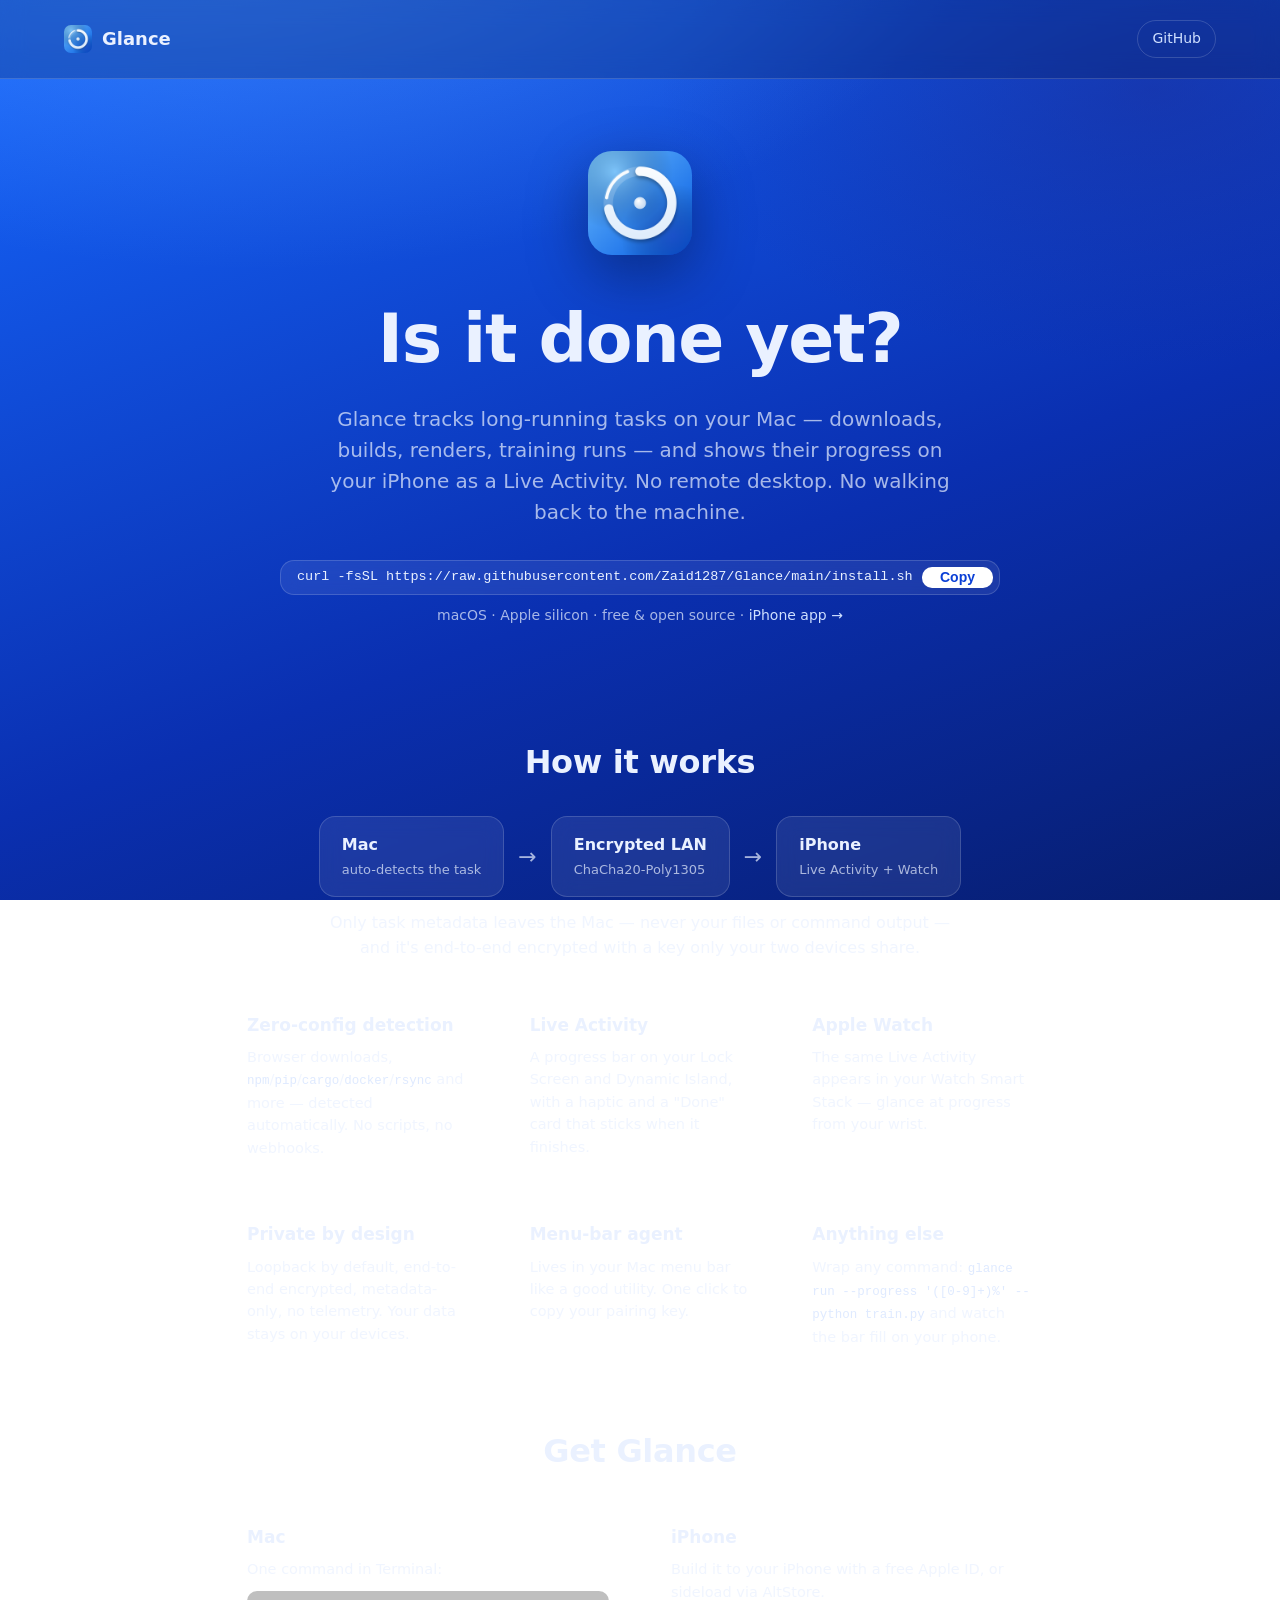
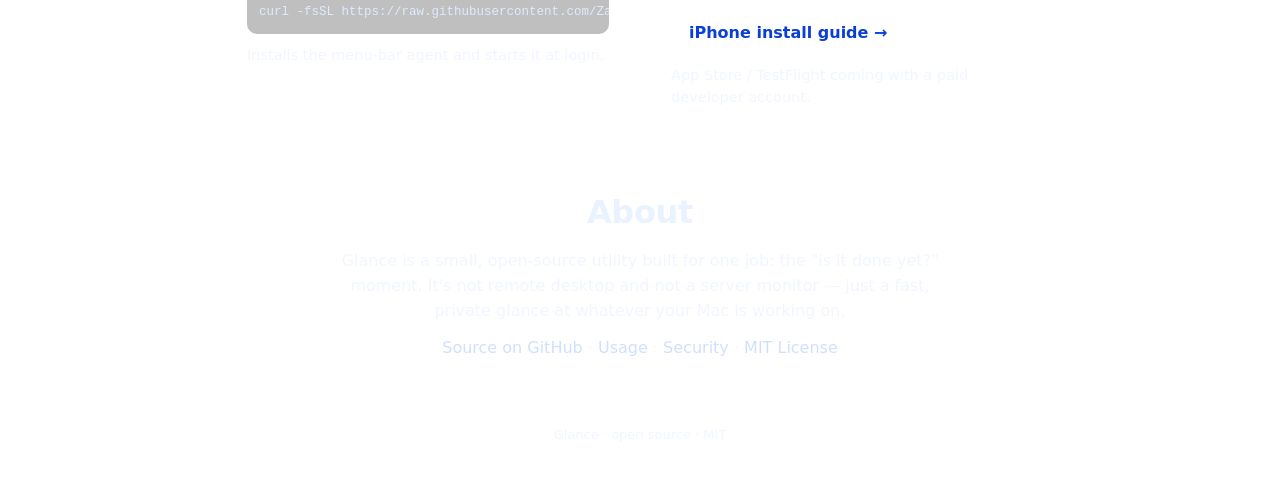
==== docs/index.html @ 3e61e0c2 "Add curl installer, website (GitHub Pages), and iOS distribution docs - install.sh: one-line Mac ins" ====
<!DOCTYPE html>
<html lang="en">
<head>
  <meta charset="UTF-8" />
  <meta name="viewport" content="width=device-width, initial-scale=1.0" />
  <title>Glance — is it done yet?</title>
  <meta name="description" content="Track long-running Mac tasks from your iPhone. Live Activities for downloads, builds, renders and training runs. Zero config, end-to-end encrypted." />
  <link rel="icon" href="icon.png" />
  <link rel="stylesheet" href="style.css" />
</head>
<body>
  <header class="nav">
    <div class="brand">
      <img src="icon.png" alt="Glance" class="brand-icon" />
      <span>Glance</span>
    </div>
    <a class="nav-gh" href="https://github.com/Zaid1287/Glance">GitHub</a>
  </header>

  <main>
    <section class="hero">
      <img src="icon.png" alt="Glance icon" class="hero-icon" />
      <h1>Is it done yet?</h1>
      <p class="tagline">
        Glance tracks long-running tasks on your Mac — downloads, builds, renders,
        training runs — and shows their progress on your iPhone as a Live Activity.
        No remote desktop. No walking back to the machine.
      </p>

      <div class="install">
        <code id="cmd">curl -fsSL https://raw.githubusercontent.com/Zaid1287/Glance/main/install.sh | sh</code>
        <button id="copy" onclick="copyCmd()">Copy</button>
      </div>
      <p class="install-note">
        macOS · Apple silicon · free &amp; open source ·
        <a href="#downloads">iPhone app →</a>
      </p>
    </section>

    <section class="how">
      <h2>How it works</h2>
      <div class="pipeline">
        <div class="step"><strong>Mac</strong><span>auto-detects the task</span></div>
        <div class="arrow">→</div>
        <div class="step"><strong>Encrypted LAN</strong><span>ChaCha20-Poly1305</span></div>
        <div class="arrow">→</div>
        <div class="step"><strong>iPhone</strong><span>Live Activity + Watch</span></div>
      </div>
      <p class="how-note">
        Only task metadata leaves the Mac — never your files or command output —
        and it's end-to-end encrypted with a key only your two devices share.
      </p>
    </section>

    <section class="features">
      <div class="card">
        <h3>Zero-config detection</h3>
        <p>Browser downloads, <code>npm</code>/<code>pip</code>/<code>cargo</code>/<code>docker</code>/<code>rsync</code> and more — detected automatically. No scripts, no webhooks.</p>
      </div>
      <div class="card">
        <h3>Live Activity</h3>
        <p>A progress bar on your Lock Screen and Dynamic Island, with a haptic and a "Done" card that sticks when it finishes.</p>
      </div>
      <div class="card">
        <h3>Apple Watch</h3>
        <p>The same Live Activity appears in your Watch Smart Stack — glance at progress from your wrist.</p>
      </div>
      <div class="card">
        <h3>Private by design</h3>
        <p>Loopback by default, end-to-end encrypted, metadata-only, no telemetry. Your data stays on your devices.</p>
      </div>
      <div class="card">
        <h3>Menu-bar agent</h3>
        <p>Lives in your Mac menu bar like a good utility. One click to copy your pairing key.</p>
      </div>
      <div class="card">
        <h3>Anything else</h3>
        <p>Wrap any command: <code>glance run --progress '([0-9]+)%' -- python train.py</code> and watch the bar fill on your phone.</p>
      </div>
    </section>

    <section class="downloads" id="downloads">
      <h2>Get Glance</h2>
      <div class="dl-grid">
        <div class="card dl">
          <h3>Mac</h3>
          <p>One command in Terminal:</p>
          <code class="dl-cmd">curl -fsSL https://raw.githubusercontent.com/Zaid1287/Glance/main/install.sh | sh</code>
          <p class="small">Installs the menu-bar agent and starts it at login.</p>
        </div>
        <div class="card dl">
          <h3>iPhone</h3>
          <p>Build it to your iPhone with a free Apple ID, or sideload via AltStore.</p>
          <a class="btn" href="https://github.com/Zaid1287/Glance/blob/main/DISTRIBUTION-iOS.md">iPhone install guide →</a>
          <p class="small">App Store / TestFlight coming with a paid developer account.</p>
        </div>
      </div>
    </section>

    <section class="about">
      <h2>About</h2>
      <p>
        Glance is a small, open-source utility built for one job: the "is it done
        yet?" moment. It's not remote desktop and not a server monitor — just a
        fast, private glance at whatever your Mac is working on.
      </p>
      <p>
        <a href="https://github.com/Zaid1287/Glance">Source on GitHub</a> ·
        <a href="https://github.com/Zaid1287/Glance/blob/main/USAGE.md">Usage</a> ·
        <a href="https://github.com/Zaid1287/Glance/blob/main/SECURITY.md">Security</a> ·
        <a href="https://github.com/Zaid1287/Glance/blob/main/LICENSE">MIT License</a>
      </p>
    </section>
  </main>

  <footer>
    <p>Glance · open source · MIT</p>
  </footer>

  <script>
    function copyCmd() {
      var text = document.getElementById('cmd').textContent;
      navigator.clipboard.writeText(text).then(function () {
        var b = document.getElementById('copy');
        b.textContent = 'Copied';
        setTimeout(function () { b.textContent = 'Copy'; }, 1500);
      });
    }
  </script>
</body>
</html>
---- docs/style.css ----
:root {
  --blue: #2e8bff;
  --blue-deep: #0a3fd6;
  --ink: #0b1020;
  --glass: rgba(255, 255, 255, 0.08);
  --glass-line: rgba(255, 255, 255, 0.16);
  --text: #eaf1ff;
  --muted: rgba(234, 241, 255, 0.7);
}

* { box-sizing: border-box; margin: 0; padding: 0; }

body {
  font-family: -apple-system, BlinkMacSystemFont, "SF Pro Text", Inter, system-ui, sans-serif;
  color: var(--text);
  background:
    radial-gradient(1200px 600px at 20% -10%, rgba(120, 180, 255, 0.35), transparent 60%),
    radial-gradient(900px 500px at 90% 10%, rgba(30, 40, 140, 0.45), transparent 55%),
    linear-gradient(160deg, #1668ff 0%, #0a2fb0 60%, #071d6e 100%);
  background-attachment: fixed;
  min-height: 100vh;
  line-height: 1.55;
  -webkit-font-smoothing: antialiased;
}

a { color: #cfe0ff; text-decoration: none; }
a:hover { text-decoration: underline; }
code { font-family: "SF Mono", ui-monospace, Menlo, monospace; }

.nav {
  display: flex; align-items: center; justify-content: space-between;
  padding: 20px max(24px, 5vw); position: sticky; top: 0; z-index: 10;
  backdrop-filter: blur(12px); background: rgba(7, 20, 70, 0.25);
  border-bottom: 1px solid var(--glass-line);
}
.brand { display: flex; align-items: center; gap: 10px; font-weight: 700; font-size: 18px; }
.brand-icon { width: 28px; height: 28px; border-radius: 7px; }
.nav-gh { font-size: 14px; padding: 7px 14px; border: 1px solid var(--glass-line); border-radius: 999px; }

main { max-width: 960px; margin: 0 auto; padding: 0 max(24px, 5vw); }

.hero { text-align: center; padding: 72px 0 56px; }
.hero-icon { width: 104px; height: 104px; border-radius: 24px; box-shadow: 0 20px 60px rgba(0,0,0,0.35); }
.hero h1 { font-size: clamp(40px, 7vw, 68px); letter-spacing: -0.02em; margin: 24px 0 12px; }
.tagline { color: var(--muted); font-size: clamp(16px, 2.4vw, 20px); max-width: 620px; margin: 0 auto; }

.install {
  display: flex; align-items: stretch; gap: 8px; max-width: 720px; margin: 32px auto 10px;
  background: var(--glass); border: 1px solid var(--glass-line); border-radius: 14px;
  padding: 6px 6px 6px 16px; backdrop-filter: blur(10px);
}
.install code { flex: 1; text-align: left; align-self: center; font-size: 13.5px; overflow-x: auto; white-space: nowrap; }
.install button {
  border: 0; border-radius: 10px; padding: 0 18px; font-weight: 600; cursor: pointer;
  background: #fff; color: var(--blue-deep); font-size: 14px;
}
.install button:hover { background: #eaf1ff; }
.install-note { color: var(--muted); font-size: 14px; }

section h2 { font-size: clamp(24px, 4vw, 32px); text-align: center; margin: 56px 0 8px; letter-spacing: -0.01em; }

.pipeline {
  display: flex; align-items: center; justify-content: center; flex-wrap: wrap; gap: 14px; margin: 28px 0 14px;
}
.step {
  display: flex; flex-direction: column; gap: 2px; padding: 16px 22px; border-radius: 16px;
  background: var(--glass); border: 1px solid var(--glass-line); backdrop-filter: blur(10px); min-width: 150px;
}
.step strong { font-size: 16px; }
.step span { color: var(--muted); font-size: 13px; }
.arrow { color: var(--muted); font-size: 22px; }
.how-note, .about p { color: var(--muted); text-align: center; max-width: 640px; margin: 8px auto 0; }

.features { display: grid; grid-template-columns: repeat(auto-fit, minmax(260px, 1fr)); gap: 16px; margin-top: 28px; }
.card {
  background: var(--glass); border: 1px solid var(--glass-line); border-radius: 18px;
  padding: 22px; backdrop-filter: blur(10px);
}
.card h3 { font-size: 17px; margin-bottom: 8px; }
.card p { color: var(--muted); font-size: 14.5px; }
.card code { color: #dfeaff; font-size: 12.5px; }

.dl-grid { display: grid; grid-template-columns: repeat(auto-fit, minmax(280px, 1fr)); gap: 16px; margin-top: 24px; }
.dl .dl-cmd { display: block; margin: 10px 0; padding: 12px; border-radius: 10px; background: rgba(0,0,0,0.25); font-size: 12.5px; overflow-x: auto; white-space: nowrap; }
.btn { display: inline-block; margin: 8px 0; padding: 10px 18px; border-radius: 999px; background: #fff; color: var(--blue-deep); font-weight: 600; }
.btn:hover { background: #eaf1ff; text-decoration: none; }
.small { font-size: 13px; color: var(--muted); }

.about { padding-bottom: 24px; }
.about p { margin-top: 12px; }

footer { text-align: center; color: var(--muted); padding: 40px 0 56px; font-size: 13px; }
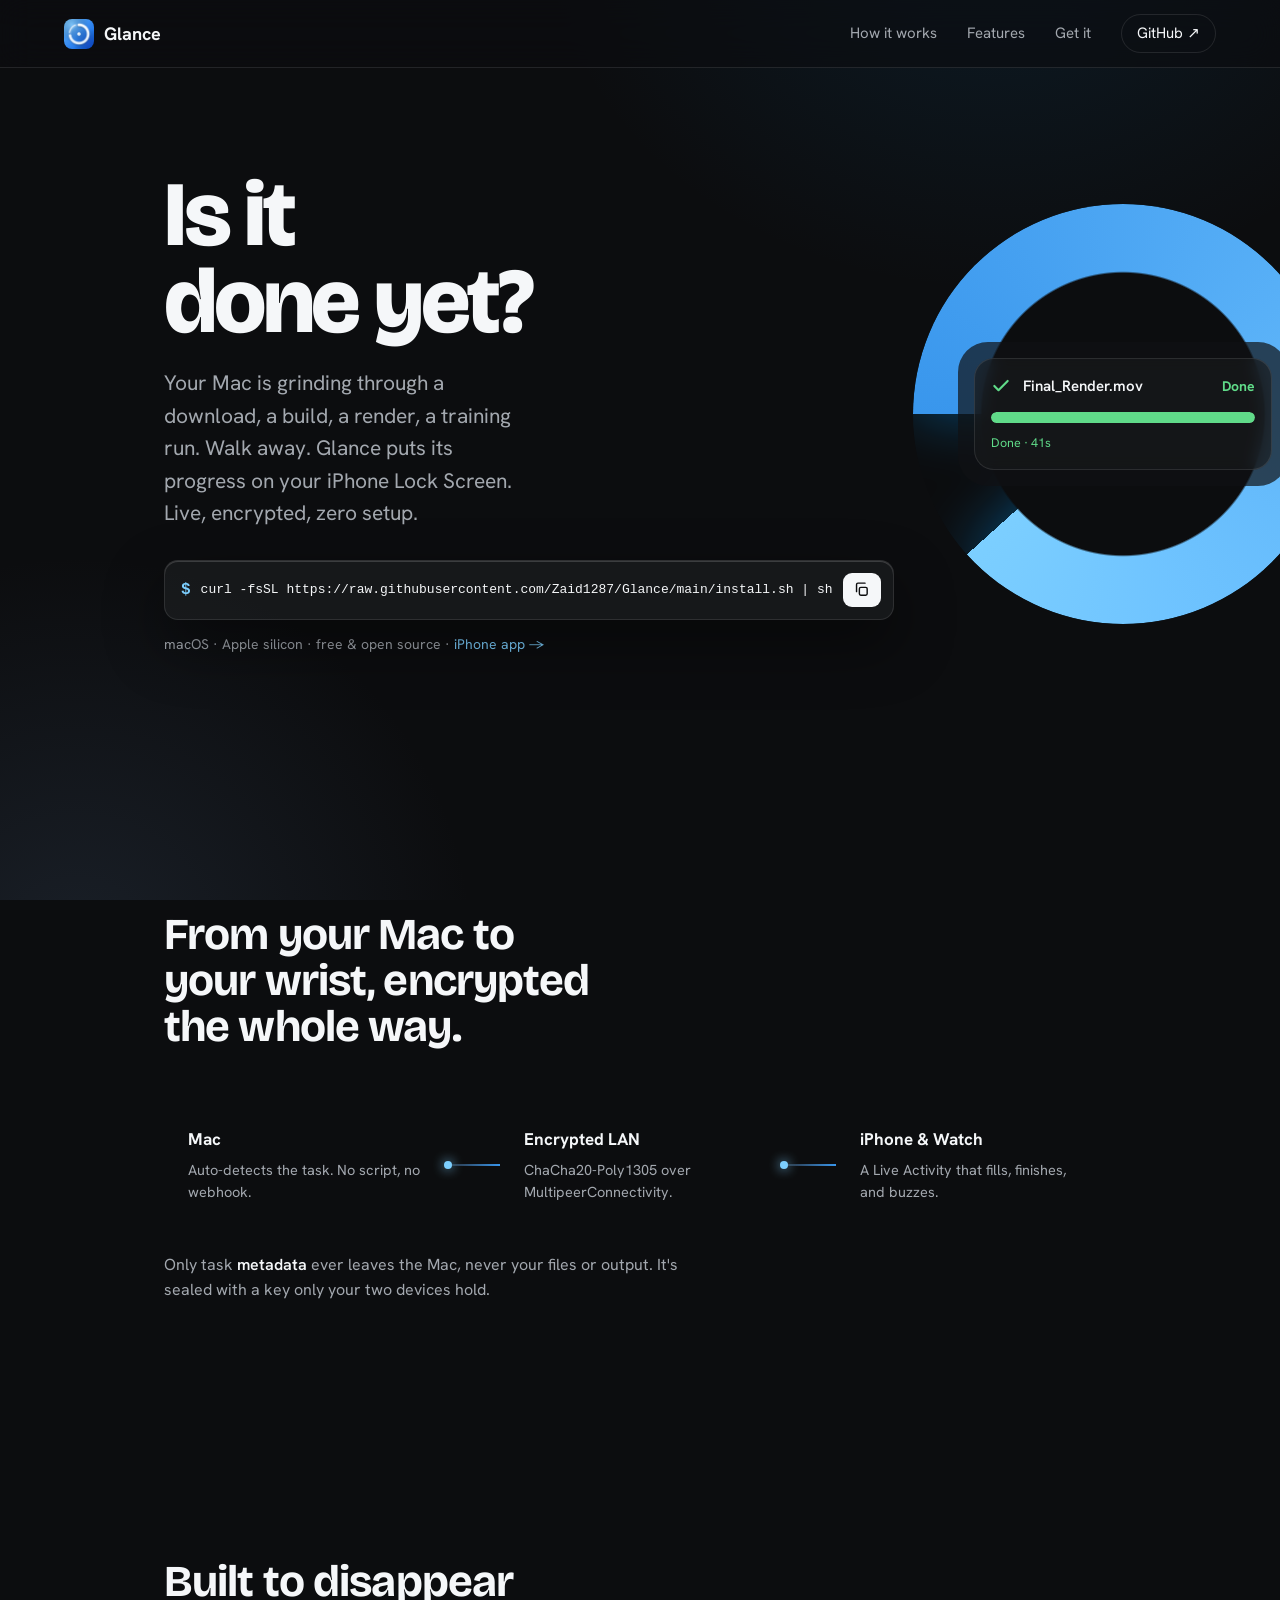
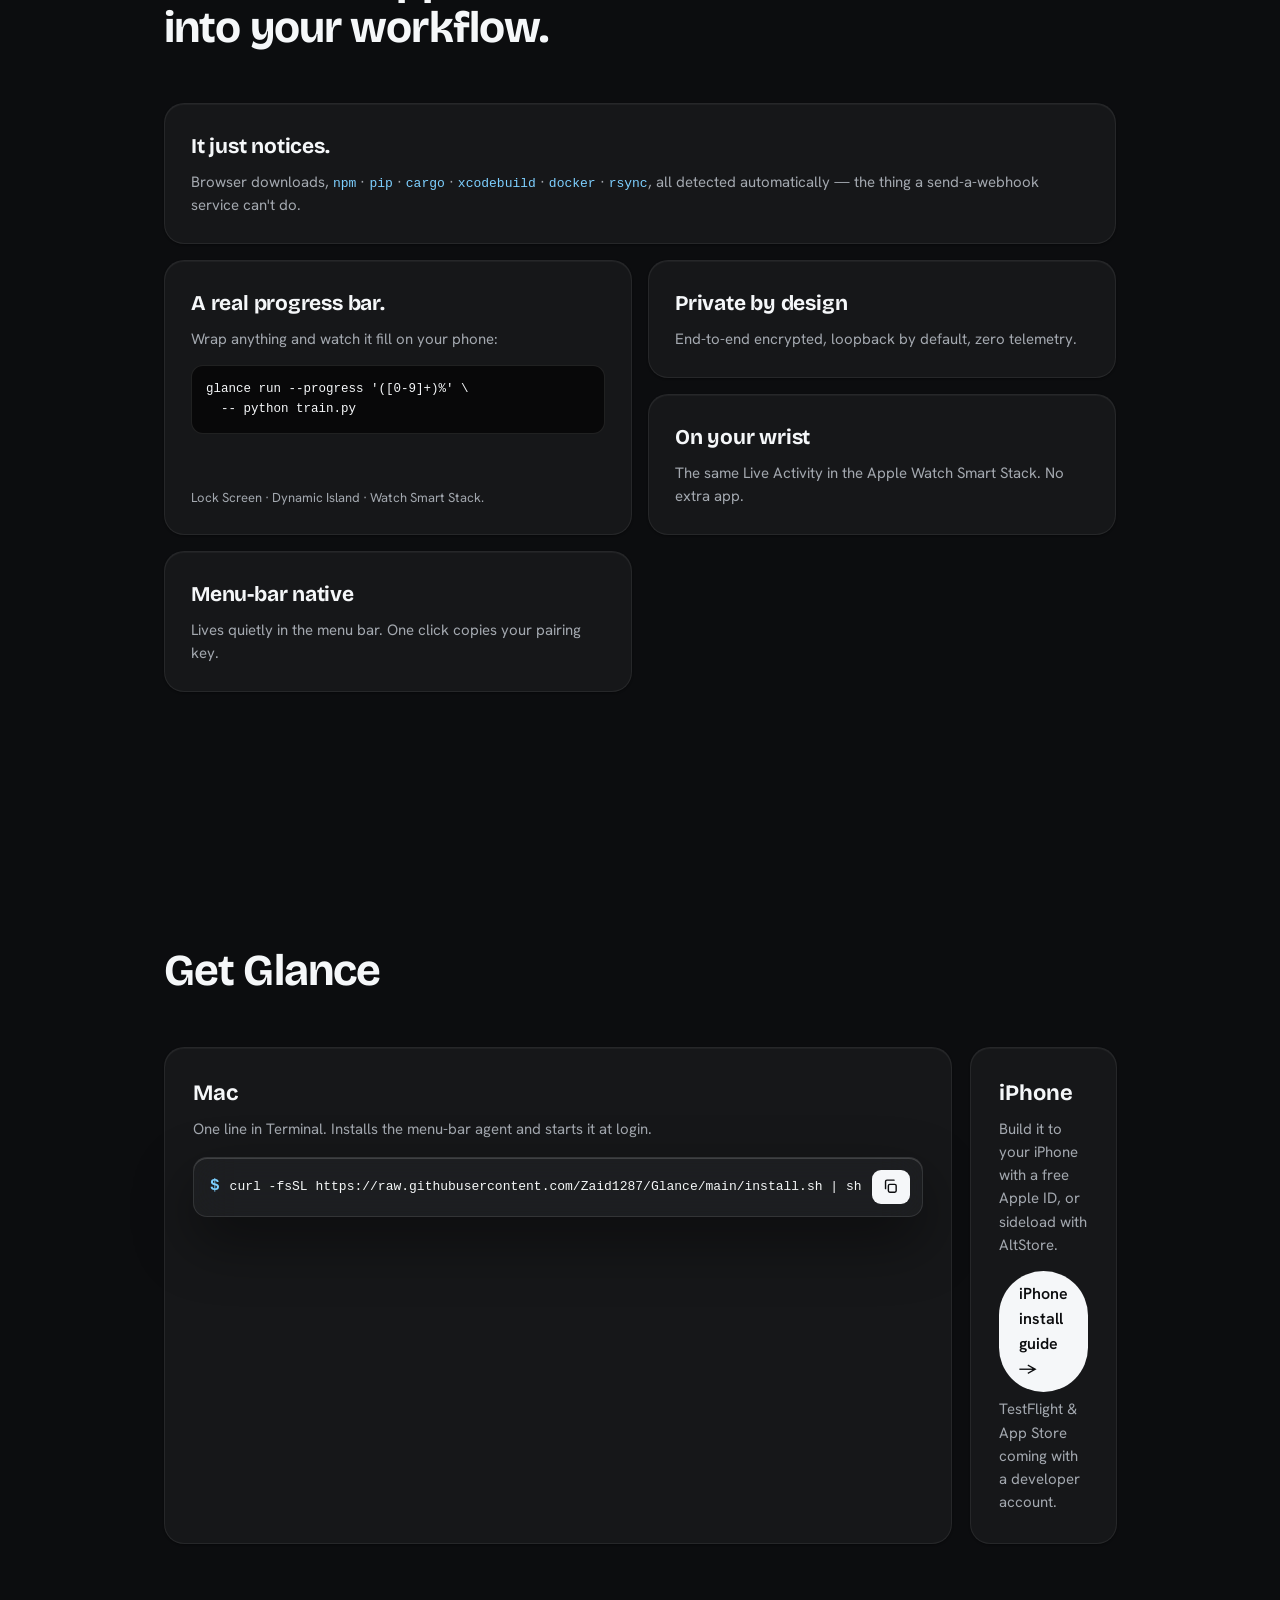
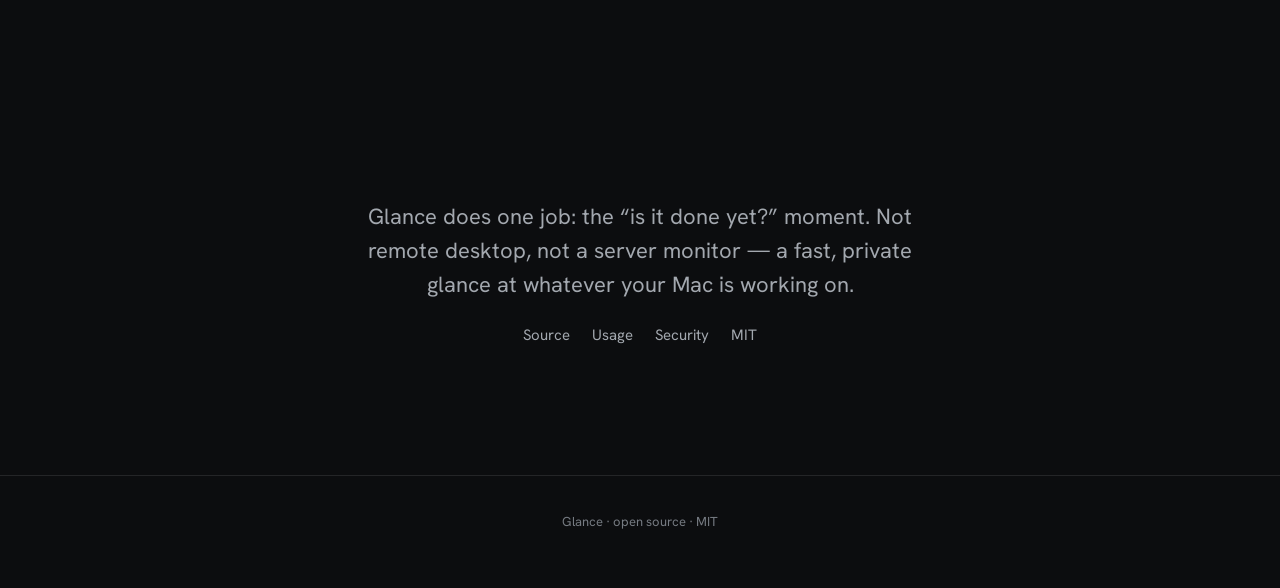
==== commit 268fccf5: "Redesign site: dark-grey liquid-glass, blue accent, motion pass Replace purple/blue aurora with a da" ====
--- a/docs/index.html
+++ b/docs/index.html
@@ -4,128 +4,170 @@
   <meta charset="UTF-8" />
   <meta name="viewport" content="width=device-width, initial-scale=1.0" />
   <title>Glance — is it done yet?</title>
-  <meta name="description" content="Track long-running Mac tasks from your iPhone. Live Activities for downloads, builds, renders and training runs. Zero config, end-to-end encrypted." />
+  <meta name="description" content="Track long-running Mac tasks from your iPhone. A Live Activity for every download, build, render and training run. Zero config, end-to-end encrypted." />
+  <meta property="og:title" content="Glance — is it done yet?" />
+  <meta property="og:description" content="Your Mac's long tasks, glanceable from your iPhone Lock Screen. Encrypted, zero-config, open source." />
+  <meta property="og:image" content="icon.png" />
+  <meta name="theme-color" content="#0a1f6e" />
   <link rel="icon" href="icon.png" />
+  <link rel="preconnect" href="https://fonts.googleapis.com" />
+  <link rel="preconnect" href="https://fonts.gstatic.com" crossorigin />
+  <link href="https://fonts.googleapis.com/css2?family=Bricolage+Grotesque:opsz,wght@12..96,500;12..96,700;12..96,800&family=Hanken+Grotesk:wght@400;500;600&display=swap" rel="stylesheet" />
   <link rel="stylesheet" href="style.css" />
+  <script src="motion.js" defer></script>
 </head>
 <body>
+  <div class="ambient" aria-hidden="true"></div>
+
   <header class="nav">
-    <div class="brand">
-      <img src="icon.png" alt="Glance" class="brand-icon" />
+    <a class="brand" href="#top">
+      <img src="icon.png" alt="" class="brand-icon" />
       <span>Glance</span>
-    </div>
-    <a class="nav-gh" href="https://github.com/Zaid1287/Glance">GitHub</a>
+    </a>
+    <nav class="nav-links">
+      <a href="#how">How it works</a>
+      <a href="#features">Features</a>
+      <a href="#get">Get it</a>
+      <a class="nav-gh" href="https://github.com/Zaid1287/Glance">GitHub ↗</a>
+    </nav>
   </header>
 
-  <main>
+  <main id="top">
+    <!-- HERO -->
     <section class="hero">
-      <img src="icon.png" alt="Glance icon" class="hero-icon" />
-      <h1>Is it done yet?</h1>
-      <p class="tagline">
-        Glance tracks long-running tasks on your Mac — downloads, builds, renders,
-        training runs — and shows their progress on your iPhone as a Live Activity.
-        No remote desktop. No walking back to the machine.
-      </p>
+      <div class="hero-copy">
+        <h1 class="rise" style="--d:.05s">Is it<br />done yet?</h1>
+        <p class="lede rise" style="--d:.14s">
+          Your Mac is grinding through a download, a build, a render, a training run.
+          Walk away. Glance puts its progress on your iPhone Lock Screen. Live,
+          encrypted, zero setup.
+        </p>
 
-      <div class="install">
-        <code id="cmd">curl -fsSL https://raw.githubusercontent.com/Zaid1287/Glance/main/install.sh | sh</code>
-        <button id="copy" onclick="copyCmd()">Copy</button>
+        <div class="cta rise" style="--d:.23s">
+          <div class="install" id="install">
+            <span class="prompt">$</span>
+            <code id="cmd">curl -fsSL https://raw.githubusercontent.com/Zaid1287/Glance/main/install.sh | sh</code>
+            <button id="copy" aria-label="Copy install command">
+              <svg class="i-copy" viewBox="0 0 24 24" width="17" height="17" fill="none" stroke="currentColor" stroke-width="2" stroke-linecap="round" stroke-linejoin="round"><rect x="9" y="9" width="11" height="11" rx="2"/><path d="M5 15V5a2 2 0 0 1 2-2h10"/></svg>
+              <svg class="i-check" viewBox="0 0 24 24" width="17" height="17" fill="none" stroke="currentColor" stroke-width="2.4" stroke-linecap="round" stroke-linejoin="round"><path d="M20 6 9 17l-5-5"/></svg>
+            </button>
+          </div>
+          <p class="cta-sub">macOS · Apple silicon · free &amp; open source · <a href="#get">iPhone app →</a></p>
+        </div>
       </div>
-      <p class="install-note">
-        macOS · Apple silicon · free &amp; open source ·
-        <a href="#downloads">iPhone app →</a>
-      </p>
-    </section>
 
-    <section class="how">
-      <h2>How it works</h2>
-      <div class="pipeline">
-        <div class="step"><strong>Mac</strong><span>auto-detects the task</span></div>
-        <div class="arrow">→</div>
-        <div class="step"><strong>Encrypted LAN</strong><span>ChaCha20-Poly1305</span></div>
-        <div class="arrow">→</div>
-        <div class="step"><strong>iPhone</strong><span>Live Activity + Watch</span></div>
-      </div>
-      <p class="how-note">
-        Only task metadata leaves the Mac — never your files or command output —
-        and it's end-to-end encrypted with a key only your two devices share.
-      </p>
-    </section>
-
-    <section class="features">
-      <div class="card">
-        <h3>Zero-config detection</h3>
-        <p>Browser downloads, <code>npm</code>/<code>pip</code>/<code>cargo</code>/<code>docker</code>/<code>rsync</code> and more — detected automatically. No scripts, no webhooks.</p>
-      </div>
-      <div class="card">
-        <h3>Live Activity</h3>
-        <p>A progress bar on your Lock Screen and Dynamic Island, with a haptic and a "Done" card that sticks when it finishes.</p>
-      </div>
-      <div class="card">
-        <h3>Apple Watch</h3>
-        <p>The same Live Activity appears in your Watch Smart Stack — glance at progress from your wrist.</p>
-      </div>
-      <div class="card">
-        <h3>Private by design</h3>
-        <p>Loopback by default, end-to-end encrypted, metadata-only, no telemetry. Your data stays on your devices.</p>
-      </div>
-      <div class="card">
-        <h3>Menu-bar agent</h3>
-        <p>Lives in your Mac menu bar like a good utility. One click to copy your pairing key.</p>
-      </div>
-      <div class="card">
-        <h3>Anything else</h3>
-        <p>Wrap any command: <code>glance run --progress '([0-9]+)%' -- python train.py</code> and watch the bar fill on your phone.</p>
-      </div>
-    </section>
-
-    <section class="downloads" id="downloads">
-      <h2>Get Glance</h2>
-      <div class="dl-grid">
-        <div class="card dl">
-          <h3>Mac</h3>
-          <p>One command in Terminal:</p>
-          <code class="dl-cmd">curl -fsSL https://raw.githubusercontent.com/Zaid1287/Glance/main/install.sh | sh</code>
-          <p class="small">Installs the menu-bar agent and starts it at login.</p>
-        </div>
-        <div class="card dl">
-          <h3>iPhone</h3>
-          <p>Build it to your iPhone with a free Apple ID, or sideload via AltStore.</p>
-          <a class="btn" href="https://github.com/Zaid1287/Glance/blob/main/DISTRIBUTION-iOS.md">iPhone install guide →</a>
-          <p class="small">App Store / TestFlight coming with a paid developer account.</p>
+      <!-- Animated product mock: the Live Activity, filling and finishing -->
+      <div class="hero-stage rise" style="--d:.18s">
+        <div class="ring" aria-hidden="true"></div>
+        <div class="phone" id="mock" role="img" aria-label="A Glance Live Activity on an iPhone, filling to 100% then showing Done">
+          <div class="la">
+            <div class="la-top">
+              <span class="la-icon">
+                <svg class="la-dl" viewBox="0 0 24 24" width="20" height="20" fill="none" stroke="currentColor" stroke-width="2.2" stroke-linecap="round" stroke-linejoin="round"><path d="M12 3v12"/><path d="m7 11 5 5 5-5"/><path d="M5 21h14"/></svg>
+                <svg class="la-done" viewBox="0 0 24 24" width="20" height="20" fill="none" stroke="currentColor" stroke-width="2.6" stroke-linecap="round" stroke-linejoin="round"><path d="M20 6 9 17l-5-5"/></svg>
+              </span>
+              <span class="la-name">Final_Render.mov</span>
+              <span class="la-status"><span class="pct"></span><span class="word">Done</span></span>
+            </div>
+            <div class="la-bar"><i class="la-fill"></i></div>
+            <div class="la-meta"><span class="meta-run">412 MB · 18 MB/s</span><span class="meta-done">Done · 41s</span></div>
+          </div>
         </div>
       </div>
     </section>
 
+    <!-- HOW IT WORKS -->
+    <section class="how" id="how">
+      <h2 class="reveal" data-i="0">From your Mac to your wrist, encrypted the whole way.</h2>
+      <div class="flow">
+        <div class="node reveal" data-i="1">
+          <div class="node-h">Mac</div>
+          <p>Auto-detects the task. No script, no webhook.</p>
+        </div>
+        <div class="wire reveal" data-i="2"><span class="pulse"></span></div>
+        <div class="node reveal" data-i="3">
+          <div class="node-h">Encrypted LAN</div>
+          <p>ChaCha20-Poly1305 over MultipeerConnectivity.</p>
+        </div>
+        <div class="wire reveal" data-i="4"><span class="pulse" style="animation-delay:.6s"></span></div>
+        <div class="node reveal" data-i="5">
+          <div class="node-h">iPhone &amp; Watch</div>
+          <p>A Live Activity that fills, finishes, and buzzes.</p>
+        </div>
+      </div>
+      <p class="how-foot reveal" data-i="6">Only task <em>metadata</em> ever leaves the Mac, never your files or output. It's sealed with a key only your two devices hold.</p>
+    </section>
+
+    <!-- FEATURES (bento, varied sizes) -->
+    <section class="features" id="features">
+      <h2 class="reveal" data-i="0">Built to disappear into your workflow.</h2>
+      <div class="bento">
+        <article class="tile tile-wide reveal" data-i="1">
+          <h3>It just notices.</h3>
+          <p>Browser downloads, <code>npm</code> · <code>pip</code> · <code>cargo</code> · <code>xcodebuild</code> · <code>docker</code> · <code>rsync</code>, all detected automatically — the thing a send-a-webhook service can't do.</p>
+        </article>
+        <article class="tile tile-tall reveal" data-i="2">
+          <h3>A real progress bar.</h3>
+          <p>Wrap anything and watch it fill on your phone:</p>
+          <code class="snippet">glance run --progress '([0-9]+)%' \
+  -- python train.py</code>
+          <p class="tile-foot">Lock Screen · Dynamic Island · Watch Smart Stack.</p>
+        </article>
+        <article class="tile reveal" data-i="3">
+          <h3>Private by design</h3>
+          <p>End-to-end encrypted, loopback by default, zero telemetry.</p>
+        </article>
+        <article class="tile reveal" data-i="4">
+          <h3>On your wrist</h3>
+          <p>The same Live Activity in the Apple Watch Smart Stack. No extra app.</p>
+        </article>
+        <article class="tile reveal" data-i="5">
+          <h3>Menu-bar native</h3>
+          <p>Lives quietly in the menu bar. One click copies your pairing key.</p>
+        </article>
+      </div>
+    </section>
+
+    <!-- GET IT -->
+    <section class="get" id="get">
+      <h2 class="reveal" data-i="0">Get Glance</h2>
+      <div class="get-grid">
+        <div class="get-mac reveal" data-i="1">
+          <h3>Mac</h3>
+          <p>One line in Terminal. Installs the menu-bar agent and starts it at login.</p>
+          <div class="install install-lg">
+            <span class="prompt">$</span>
+            <code id="cmd2">curl -fsSL https://raw.githubusercontent.com/Zaid1287/Glance/main/install.sh | sh</code>
+            <button id="copy2" aria-label="Copy install command">
+              <svg class="i-copy" viewBox="0 0 24 24" width="17" height="17" fill="none" stroke="currentColor" stroke-width="2" stroke-linecap="round" stroke-linejoin="round"><rect x="9" y="9" width="11" height="11" rx="2"/><path d="M5 15V5a2 2 0 0 1 2-2h10"/></svg>
+              <svg class="i-check" viewBox="0 0 24 24" width="17" height="17" fill="none" stroke="currentColor" stroke-width="2.4" stroke-linecap="round" stroke-linejoin="round"><path d="M20 6 9 17l-5-5"/></svg>
+            </button>
+          </div>
+        </div>
+        <div class="get-ios reveal" data-i="2">
+          <h3>iPhone</h3>
+          <p>Build it to your iPhone with a free Apple ID, or sideload with AltStore.</p>
+          <a class="btn" href="https://github.com/Zaid1287/Glance/blob/main/DISTRIBUTION-iOS.md">iPhone install guide →</a>
+          <p class="small">TestFlight &amp; App Store coming with a developer account.</p>
+        </div>
+      </div>
+    </section>
+
+    <!-- ABOUT -->
     <section class="about">
-      <h2>About</h2>
-      <p>
-        Glance is a small, open-source utility built for one job: the "is it done
-        yet?" moment. It's not remote desktop and not a server monitor — just a
-        fast, private glance at whatever your Mac is working on.
+      <p class="reveal" data-i="0">
+        Glance does one job: the “is it done yet?” moment. Not remote desktop, not a
+        server monitor — a fast, private glance at whatever your Mac is working on.
       </p>
-      <p>
-        <a href="https://github.com/Zaid1287/Glance">Source on GitHub</a> ·
-        <a href="https://github.com/Zaid1287/Glance/blob/main/USAGE.md">Usage</a> ·
-        <a href="https://github.com/Zaid1287/Glance/blob/main/SECURITY.md">Security</a> ·
-        <a href="https://github.com/Zaid1287/Glance/blob/main/LICENSE">MIT License</a>
+      <p class="links reveal" data-i="1">
+        <a href="https://github.com/Zaid1287/Glance">Source</a>
+        <a href="https://github.com/Zaid1287/Glance/blob/main/USAGE.md">Usage</a>
+        <a href="https://github.com/Zaid1287/Glance/blob/main/SECURITY.md">Security</a>
+        <a href="https://github.com/Zaid1287/Glance/blob/main/LICENSE">MIT</a>
       </p>
     </section>
   </main>
 
-  <footer>
-    <p>Glance · open source · MIT</p>
-  </footer>
-
-  <script>
-    function copyCmd() {
-      var text = document.getElementById('cmd').textContent;
-      navigator.clipboard.writeText(text).then(function () {
-        var b = document.getElementById('copy');
-        b.textContent = 'Copied';
-        setTimeout(function () { b.textContent = 'Copy'; }, 1500);
-      });
-    }
-  </script>
+  <footer><p>Glance · open source · MIT</p></footer>
 </body>
 </html>
--- a/docs/style.css
+++ b/docs/style.css
@@ -1,92 +1,249 @@
+@property --p { syntax: "<angle>"; inherits: false; initial-value: 0deg; }
+@property --fill { syntax: "<percentage>"; inherits: false; initial-value: 0%; }
+@property --n { syntax: "<integer>"; inherits: false; initial-value: 0; }
+
 :root {
-  --blue: #2e8bff;
-  --blue-deep: #0a3fd6;
-  --ink: #0b1020;
-  --glass: rgba(255, 255, 255, 0.08);
-  --glass-line: rgba(255, 255, 255, 0.16);
-  --text: #eaf1ff;
-  --muted: rgba(234, 241, 255, 0.7);
+  --bg:       oklch(0.16 0.004 256);
+  --bg-2:     oklch(0.13 0.004 256);
+  --ink:      oklch(0.975 0.004 256);
+  --muted:    oklch(0.73 0.012 256);
+  --faint:    oklch(0.58 0.012 256);
+  --blue:     oklch(0.66 0.155 250);
+  --blue-hi:  oklch(0.82 0.11 238);
+  --green:    oklch(0.80 0.16 152);
+  /* liquid glass */
+  --glass:    oklch(0.28 0.008 256 / 0.42);
+  --glass-2:  oklch(0.32 0.009 256 / 0.55);
+  --glass-bd: color-mix(in oklch, white 10%, transparent);
+  --glass-hi: color-mix(in oklch, white 16%, transparent);
+  /* solid raised surface — for non-product elements (no blur) */
+  --surface:    oklch(0.205 0.005 256);
+  --surface-bd: color-mix(in oklch, white 7%, transparent);
+  --ease:     cubic-bezier(0.16, 1, 0.3, 1);
+  --maxw: 1080px;
 }
 
 * { box-sizing: border-box; margin: 0; padding: 0; }
+html { scroll-behavior: smooth; }
 
 body {
-  font-family: -apple-system, BlinkMacSystemFont, "SF Pro Text", Inter, system-ui, sans-serif;
-  color: var(--text);
+  font-family: "Hanken Grotesk", -apple-system, system-ui, sans-serif;
+  color: var(--ink); background: var(--bg);
+  min-height: 100vh; line-height: 1.55; -webkit-font-smoothing: antialiased; overflow-x: hidden;
+}
+
+/* dark-grey base + a static, restrained blue glow (no purple, no drifting blob) */
+.ambient {
+  position: fixed; inset: 0; z-index: -1; pointer-events: none;
   background:
-    radial-gradient(1200px 600px at 20% -10%, rgba(120, 180, 255, 0.35), transparent 60%),
-    radial-gradient(900px 500px at 90% 10%, rgba(30, 40, 140, 0.45), transparent 55%),
-    linear-gradient(160deg, #1668ff 0%, #0a2fb0 60%, #071d6e 100%);
-  background-attachment: fixed;
-  min-height: 100vh;
-  line-height: 1.55;
-  -webkit-font-smoothing: antialiased;
-}
-
-a { color: #cfe0ff; text-decoration: none; }
-a:hover { text-decoration: underline; }
-code { font-family: "SF Mono", ui-monospace, Menlo, monospace; }
-
+    radial-gradient(58vmax 48vmax at 78% -10%, oklch(0.5 0.12 245 / 0.16), transparent 62%),
+    radial-gradient(50vmax 50vmax at 6% 106%, oklch(0.44 0.05 256 / 0.26), transparent 62%),
+    var(--bg);
+}
+
+a { color: var(--blue-hi); text-decoration: none; }
+a:hover { color: var(--ink); }
+code, .prompt { font-family: ui-monospace, "SF Mono", Menlo, monospace; }
+
+/* liquid glass — reserved for the product surfaces (install pill, phone mock).
+   Earns the "real Mac/iOS surface" metaphor instead of coating everything. */
+.glass, .install {
+  background: var(--glass);
+  -webkit-backdrop-filter: blur(22px) saturate(150%);
+          backdrop-filter: blur(22px) saturate(150%);
+  border: 1px solid var(--glass-bd);
+  box-shadow: inset 0 1px 0 var(--glass-hi), 0 24px 60px oklch(0 0 0 / 0.45);
+}
+
+/* everything else: solid raised surface, no blur */
+.tile, .get-mac, .get-ios {
+  background: var(--surface);
+  border: 1px solid var(--surface-bd);
+  box-shadow: inset 0 1px 0 oklch(1 0 0 / 0.04), 0 1px 2px oklch(0 0 0 / 0.35);
+}
+
+/* ---------- nav ---------- */
 .nav {
+  position: sticky; top: 0; z-index: 50;
   display: flex; align-items: center; justify-content: space-between;
-  padding: 20px max(24px, 5vw); position: sticky; top: 0; z-index: 10;
-  backdrop-filter: blur(12px); background: rgba(7, 20, 70, 0.25);
-  border-bottom: 1px solid var(--glass-line);
-}
-.brand { display: flex; align-items: center; gap: 10px; font-weight: 700; font-size: 18px; }
-.brand-icon { width: 28px; height: 28px; border-radius: 7px; }
-.nav-gh { font-size: 14px; padding: 7px 14px; border: 1px solid var(--glass-line); border-radius: 999px; }
-
-main { max-width: 960px; margin: 0 auto; padding: 0 max(24px, 5vw); }
-
-.hero { text-align: center; padding: 72px 0 56px; }
-.hero-icon { width: 104px; height: 104px; border-radius: 24px; box-shadow: 0 20px 60px rgba(0,0,0,0.35); }
-.hero h1 { font-size: clamp(40px, 7vw, 68px); letter-spacing: -0.02em; margin: 24px 0 12px; }
-.tagline { color: var(--muted); font-size: clamp(16px, 2.4vw, 20px); max-width: 620px; margin: 0 auto; }
+  padding: 14px max(20px, 5vw);
+  background: oklch(0.16 0.004 256 / 0.6);
+  -webkit-backdrop-filter: blur(16px); backdrop-filter: blur(16px);
+  border-bottom: 1px solid var(--glass-bd);
+}
+.brand { display: flex; align-items: center; gap: 10px; font-weight: 700; font-size: 18px; color: var(--ink); }
+.brand-icon { width: 30px; height: 30px; border-radius: 8px; }
+.nav-links { display: flex; align-items: center; gap: clamp(14px, 3vw, 30px); font-size: 15px; }
+.nav-links a { color: var(--muted); }
+.nav-links a:hover { color: var(--ink); }
+.nav-gh { padding: 7px 15px; border: 1px solid var(--glass-bd); border-radius: 999px; color: var(--ink) !important; }
+.nav-gh:hover { background: var(--glass); }
+@media (max-width: 620px) { .nav-links a:not(.nav-gh) { display: none; } }
+
+main { max-width: var(--maxw); margin: 0 auto; padding: 0 max(20px, 5vw); }
+section { padding: clamp(60px, 11vw, 128px) 0; }
+
+/* ---------- hero ---------- */
+.hero {
+  display: grid; grid-template-columns: 1.05fr 0.95fr; align-items: center; gap: clamp(24px, 5vw, 64px);
+  padding-top: clamp(56px, 9vw, 104px);
+}
+@media (max-width: 860px) {
+  .hero { grid-template-columns: 1fr; gap: clamp(32px, 8vw, 48px); }
+  .hero-stage { min-height: 0; order: 2; }
+  .ring { width: min(360px, 84vw); }
+}
+.hero h1 {
+  font-family: "Bricolage Grotesque", sans-serif; font-weight: 800;
+  font-size: clamp(54px, 9vw, 92px); line-height: 0.94; letter-spacing: -0.035em; text-wrap: balance;
+}
+.lede { color: var(--muted); font-size: clamp(17px, 2.1vw, 21px); max-width: 31ch; margin-top: 22px; }
+.cta { margin-top: 30px; }
 
 .install {
-  display: flex; align-items: stretch; gap: 8px; max-width: 720px; margin: 32px auto 10px;
-  background: var(--glass); border: 1px solid var(--glass-line); border-radius: 14px;
-  padding: 6px 6px 6px 16px; backdrop-filter: blur(10px);
-}
-.install code { flex: 1; text-align: left; align-self: center; font-size: 13.5px; overflow-x: auto; white-space: nowrap; }
+  display: flex; align-items: center; gap: 10px;
+  border-radius: 14px; padding: 12px 12px 12px 16px;
+}
+.install .prompt { color: var(--blue-hi); font-weight: 700; }
+.install code { flex: 1; min-width: 0; font-size: 13px; color: var(--ink); overflow-x: auto; white-space: nowrap; scrollbar-width: none; }
+.install code::-webkit-scrollbar { display: none; }
 .install button {
-  border: 0; border-radius: 10px; padding: 0 18px; font-weight: 600; cursor: pointer;
-  background: #fff; color: var(--blue-deep); font-size: 14px;
-}
-.install button:hover { background: #eaf1ff; }
-.install-note { color: var(--muted); font-size: 14px; }
-
-section h2 { font-size: clamp(24px, 4vw, 32px); text-align: center; margin: 56px 0 8px; letter-spacing: -0.01em; }
-
-.pipeline {
-  display: flex; align-items: center; justify-content: center; flex-wrap: wrap; gap: 14px; margin: 28px 0 14px;
-}
-.step {
-  display: flex; flex-direction: column; gap: 2px; padding: 16px 22px; border-radius: 16px;
-  background: var(--glass); border: 1px solid var(--glass-line); backdrop-filter: blur(10px); min-width: 150px;
-}
-.step strong { font-size: 16px; }
-.step span { color: var(--muted); font-size: 13px; }
-.arrow { color: var(--muted); font-size: 22px; }
-.how-note, .about p { color: var(--muted); text-align: center; max-width: 640px; margin: 8px auto 0; }
-
-.features { display: grid; grid-template-columns: repeat(auto-fit, minmax(260px, 1fr)); gap: 16px; margin-top: 28px; }
-.card {
-  background: var(--glass); border: 1px solid var(--glass-line); border-radius: 18px;
-  padding: 22px; backdrop-filter: blur(10px);
-}
-.card h3 { font-size: 17px; margin-bottom: 8px; }
-.card p { color: var(--muted); font-size: 14.5px; }
-.card code { color: #dfeaff; font-size: 12.5px; }
-
-.dl-grid { display: grid; grid-template-columns: repeat(auto-fit, minmax(280px, 1fr)); gap: 16px; margin-top: 24px; }
-.dl .dl-cmd { display: block; margin: 10px 0; padding: 12px; border-radius: 10px; background: rgba(0,0,0,0.25); font-size: 12.5px; overflow-x: auto; white-space: nowrap; }
-.btn { display: inline-block; margin: 8px 0; padding: 10px 18px; border-radius: 999px; background: #fff; color: var(--blue-deep); font-weight: 600; }
-.btn:hover { background: #eaf1ff; text-decoration: none; }
-.small { font-size: 13px; color: var(--muted); }
-
-.about { padding-bottom: 24px; }
-.about p { margin-top: 12px; }
-
-footer { text-align: center; color: var(--muted); padding: 40px 0 56px; font-size: 13px; }
+  flex: none; width: 38px; height: 34px; display: grid; place-items: center; cursor: pointer;
+  border: 0; border-radius: 9px; background: var(--ink); color: oklch(0.16 0.004 256);
+  transition: transform .2s var(--ease), background .2s var(--ease);
+}
+.install button:hover { background: var(--blue-hi); }
+.install button:active { transform: scale(0.92); }
+.install .i-check { display: none; }
+.install button.copied .i-copy { display: none; }
+.install button.copied .i-check { display: block; }
+.cta-sub { margin-top: 14px; color: var(--muted); font-size: 14px; }
+
+/* hero stage: blue ring + glass phone */
+.hero-stage { position: relative; display: grid; place-items: center; min-height: 440px; }
+.ring {
+  position: absolute; width: min(420px, 78vw); aspect-ratio: 1; border-radius: 50%;
+  background: conic-gradient(from -90deg, var(--blue), var(--blue-hi) var(--p), transparent 0);
+  -webkit-mask: radial-gradient(closest-side, transparent 67%, #000 68%);
+          mask: radial-gradient(closest-side, transparent 67%, #000 68%);
+  filter: drop-shadow(0 0 30px oklch(0.6 0.16 245 / 0.5));
+  animation: ringfill 1.6s var(--ease) 0.25s both;
+}
+@keyframes ringfill { from { --p: 0deg; } to { --p: 318deg; } }
+
+.phone {
+  position: relative; width: min(330px, 80vw); padding: 16px; border-radius: 30px;
+  background: oklch(0.18 0.005 256 / 0.7); cursor: pointer;
+}
+.la { background: oklch(0.22 0.006 256 / 0.6); border: 1px solid var(--glass-bd); border-radius: 20px; padding: 16px;
+  -webkit-backdrop-filter: blur(8px); backdrop-filter: blur(8px); }
+.la-top { display: flex; align-items: center; gap: 10px; }
+.la-icon { position: relative; width: 22px; height: 22px; color: var(--blue-hi); flex: none; }
+.la-icon svg { position: absolute; inset: 0; }
+.la-done { color: var(--green); opacity: 0; transition: opacity .4s var(--ease); }
+.la-name { font-weight: 600; font-size: 15px; flex: 1; white-space: nowrap; overflow: hidden; text-overflow: ellipsis; }
+.la-status { font-size: 14px; font-variant-numeric: tabular-nums; }
+.la-status .pct { color: var(--blue-hi); font-weight: 600; }
+.la-status .pct::after { counter-reset: p var(--n); content: counter(p) "%"; }
+.la-status .word { color: var(--green); font-weight: 700; display: none; }
+.la-bar { margin: 14px 0 10px; height: 11px; border-radius: 99px; background: color-mix(in oklch, white 12%, transparent); overflow: hidden; }
+.la-fill { display: block; height: 100%; width: var(--fill); border-radius: 99px;
+  background: linear-gradient(90deg in oklch, var(--blue), var(--blue-hi)); }
+.la-meta { font-size: 12.5px; color: var(--muted); }
+.la-meta .meta-done { color: var(--green); display: none; }
+
+/* mock plays on load, then JS adds .done */
+.la-fill { animation: fillbar 3.4s var(--ease) 0.9s both; }
+.la-status .pct { animation: count 3.4s var(--ease) 0.9s both; }
+@keyframes fillbar { from { --fill: 0%; } to { --fill: 100%; } }
+@keyframes count   { from { --n: 0; } to { --n: 100; } }
+.phone.done .la-fill { animation: none; --fill: 100%; background: linear-gradient(90deg, var(--green), var(--green)); }
+.phone.done .la-icon .la-dl { opacity: 0; }
+.phone.done .la-icon .la-done { opacity: 1; }
+.phone.done .la-status .pct { display: none; }
+.phone.done .la-status .word { display: inline; }
+.phone.done .la-meta .meta-run { display: none; }
+.phone.done .la-meta .meta-done { display: inline; }
+
+/* ---------- section headings ---------- */
+.how h2, .features h2, .get h2 {
+  font-family: "Bricolage Grotesque", sans-serif; font-weight: 700;
+  font-size: clamp(28px, 4.4vw, 44px); letter-spacing: -0.02em; line-height: 1.05;
+  text-wrap: balance; max-width: 18ch; margin-bottom: clamp(28px, 5vw, 52px);
+}
+
+/* ---------- how it works (kept the pulse flow) ---------- */
+.flow { display: flex; align-items: stretch; gap: 0; flex-wrap: wrap; }
+.node { flex: 1 1 200px; padding: 24px; border-radius: 18px; }
+.node-h { font-weight: 700; font-size: 17px; margin-bottom: 6px; }
+.node p { color: var(--muted); font-size: 14.5px; }
+.wire { flex: 0 0 56px; position: relative; align-self: center; height: 2px;
+  background: linear-gradient(90deg, var(--glass-bd), var(--blue)); }
+.wire .pulse { position: absolute; top: 50%; left: 0; width: 8px; height: 8px; margin-top: -4px;
+  border-radius: 50%; background: var(--blue-hi); box-shadow: 0 0 12px var(--blue-hi);
+  animation: travel 2.4s var(--ease) infinite; }
+@keyframes travel { 0% { left: 0; opacity: 0; } 15% { opacity: 1; } 85% { opacity: 1; } 100% { left: 100%; opacity: 0; } }
+.how-foot { margin-top: 26px; color: var(--muted); max-width: 62ch; font-size: 16px; }
+.how-foot em { color: var(--ink); font-style: normal; font-weight: 600; }
+@media (max-width: 700px) {
+  .wire { flex-basis: 100%; width: 2px; height: 34px; background: linear-gradient(180deg, var(--glass-bd), var(--blue)); }
+  .wire .pulse { animation: travelv 2.4s var(--ease) infinite; }
+  @keyframes travelv { 0% { top: 0; opacity: 0; } 15% { opacity: 1; } 85% { opacity: 1; } 100% { top: 100%; opacity: 0; } }
+}
+
+/* ---------- features bento (varied glass tiles) ---------- */
+.bento { display: grid; grid-template-columns: repeat(4, 1fr); gap: 16px; }
+.tile { grid-column: span 2; padding: 26px; border-radius: 20px;
+  transition: transform .4s var(--ease), box-shadow .4s var(--ease); }
+.tile-wide { grid-column: span 4; }
+.tile-tall { grid-row: span 2; grid-column: span 2; display: flex; flex-direction: column; }
+.tile:hover { transform: translateY(-4px); border-color: var(--glass-bd); box-shadow: inset 0 1px 0 oklch(1 0 0 / 0.06), 0 18px 40px oklch(0 0 0 / 0.45); }
+.tile h3 { font-family: "Bricolage Grotesque", sans-serif; font-weight: 700; font-size: 21px; letter-spacing: -0.01em; margin-bottom: 8px; }
+.tile p { color: var(--muted); font-size: 15px; }
+.tile code { color: var(--blue-hi); font-size: 13px; }
+.tile .snippet { display: block; white-space: pre; margin: 14px 0; padding: 14px; border-radius: 12px;
+  background: oklch(0.1 0.004 256 / 0.7); border: 1px solid var(--glass-bd); color: var(--ink); font-size: 12.5px; overflow-x: auto; }
+.tile-foot { margin-top: auto; padding-top: 12px; font-size: 13px !important; }
+@media (max-width: 760px) { .bento { grid-template-columns: repeat(2, 1fr); }
+  .tile, .tile-wide, .tile-tall { grid-column: span 2; grid-row: auto; } }
+
+/* ---------- get ---------- */
+.get-grid { display: grid; grid-template-columns: 1.4fr 1fr; gap: 18px; }
+.get-mac, .get-ios { padding: 28px; border-radius: 20px; }
+.get-mac h3, .get-ios h3 { font-family: "Bricolage Grotesque", sans-serif; font-size: 22px; margin-bottom: 8px; }
+.get-mac p, .get-ios p { color: var(--muted); font-size: 15px; }
+.install-lg { margin-top: 16px; }
+.btn { display: inline-block; margin: 14px 0 6px; padding: 11px 20px; border-radius: 999px;
+  background: var(--ink); color: oklch(0.16 0.004 256); font-weight: 600;
+  transition: transform .2s var(--ease), background .2s var(--ease); }
+.btn:hover { background: var(--blue-hi); }
+.btn:active { transform: scale(0.97); }
+.small { font-size: 13px; color: var(--faint); }
+@media (max-width: 760px) { .get-grid { grid-template-columns: 1fr; } }
+
+/* ---------- about / footer ---------- */
+.about { text-align: center; }
+.about p { color: var(--muted); font-size: clamp(17px, 2.2vw, 22px); max-width: 46ch; margin: 0 auto; text-wrap: pretty; }
+.about .links { display: flex; gap: 22px; justify-content: center; margin-top: 22px; font-size: 15px; }
+.about .links a { color: var(--muted); }
+.about .links a:hover { color: var(--ink); }
+footer { text-align: center; color: var(--faint); padding: 36px 0 56px; font-size: 13px; border-top: 1px solid var(--glass-bd); }
+
+/* ---------- motion: hero plays on load (CSS), below-fold reveals on scroll (JS) ---------- */
+.rise { animation: rise .9s var(--ease) both; animation-delay: calc(var(--d, 0) * 1s); }
+@keyframes rise { from { opacity: 0; transform: translateY(16px); filter: blur(8px); } to { opacity: 1; transform: none; filter: blur(0); } }
+
+html.js .reveal { opacity: 0; transform: translateY(14px); filter: blur(6px); }
+html.js .reveal.in { opacity: 1; transform: none; filter: blur(0);
+  transition: opacity .7s var(--ease), transform .7s var(--ease), filter .7s var(--ease); }
+
+@media (prefers-reduced-motion: reduce) {
+  html { scroll-behavior: auto; }
+  .wire .pulse, .ring, .la-fill, .la-status .pct, .rise { animation: none; }
+  .ring { --p: 318deg; }
+  html.js .reveal, html.js .reveal.in, .rise { opacity: 1; transform: none; filter: none; transition: none; }
+  .la-fill { width: 100%; background: linear-gradient(90deg, var(--green), var(--green)); }
+  .la-status .pct { display: none; } .la-status .word { display: inline; }
+  .la-icon .la-dl { display: none; } .la-icon .la-done { opacity: 1; }
+  .la-meta .meta-run { display: none; } .la-meta .meta-done { display: inline; }
+}
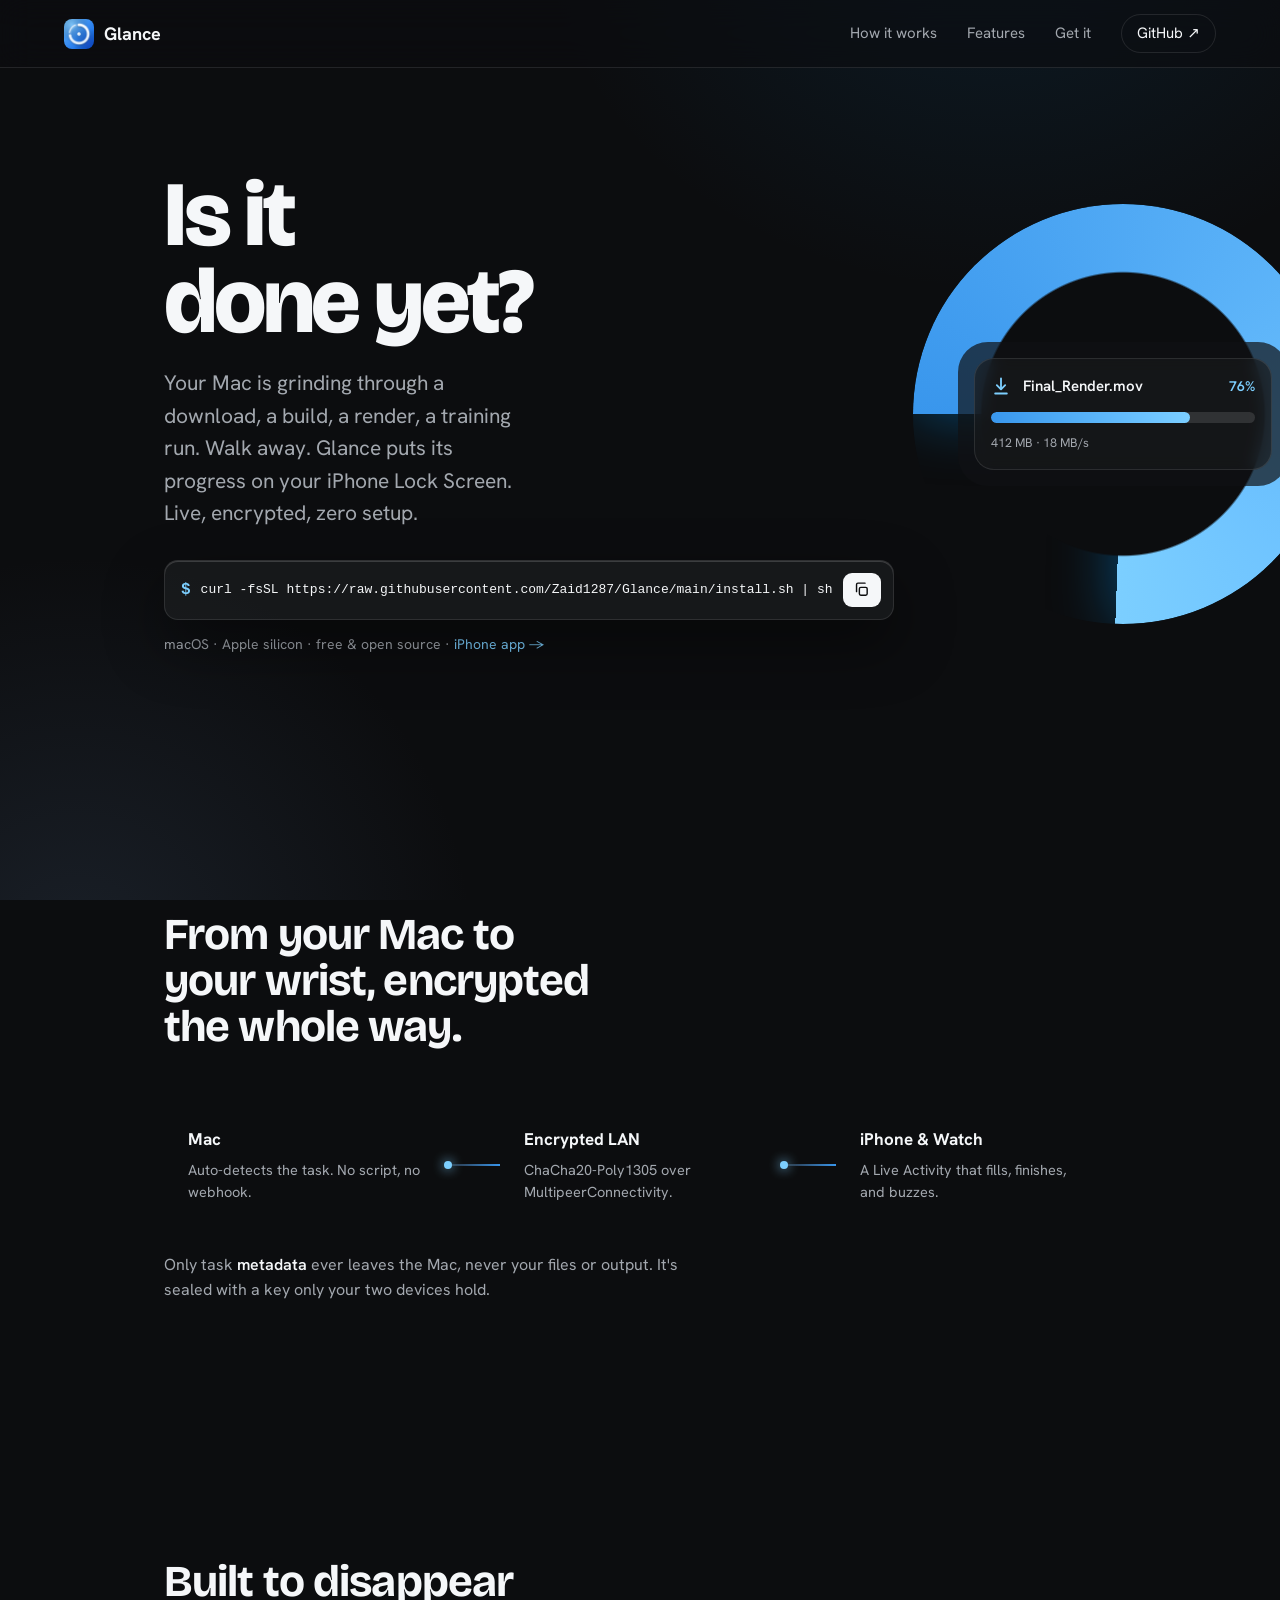
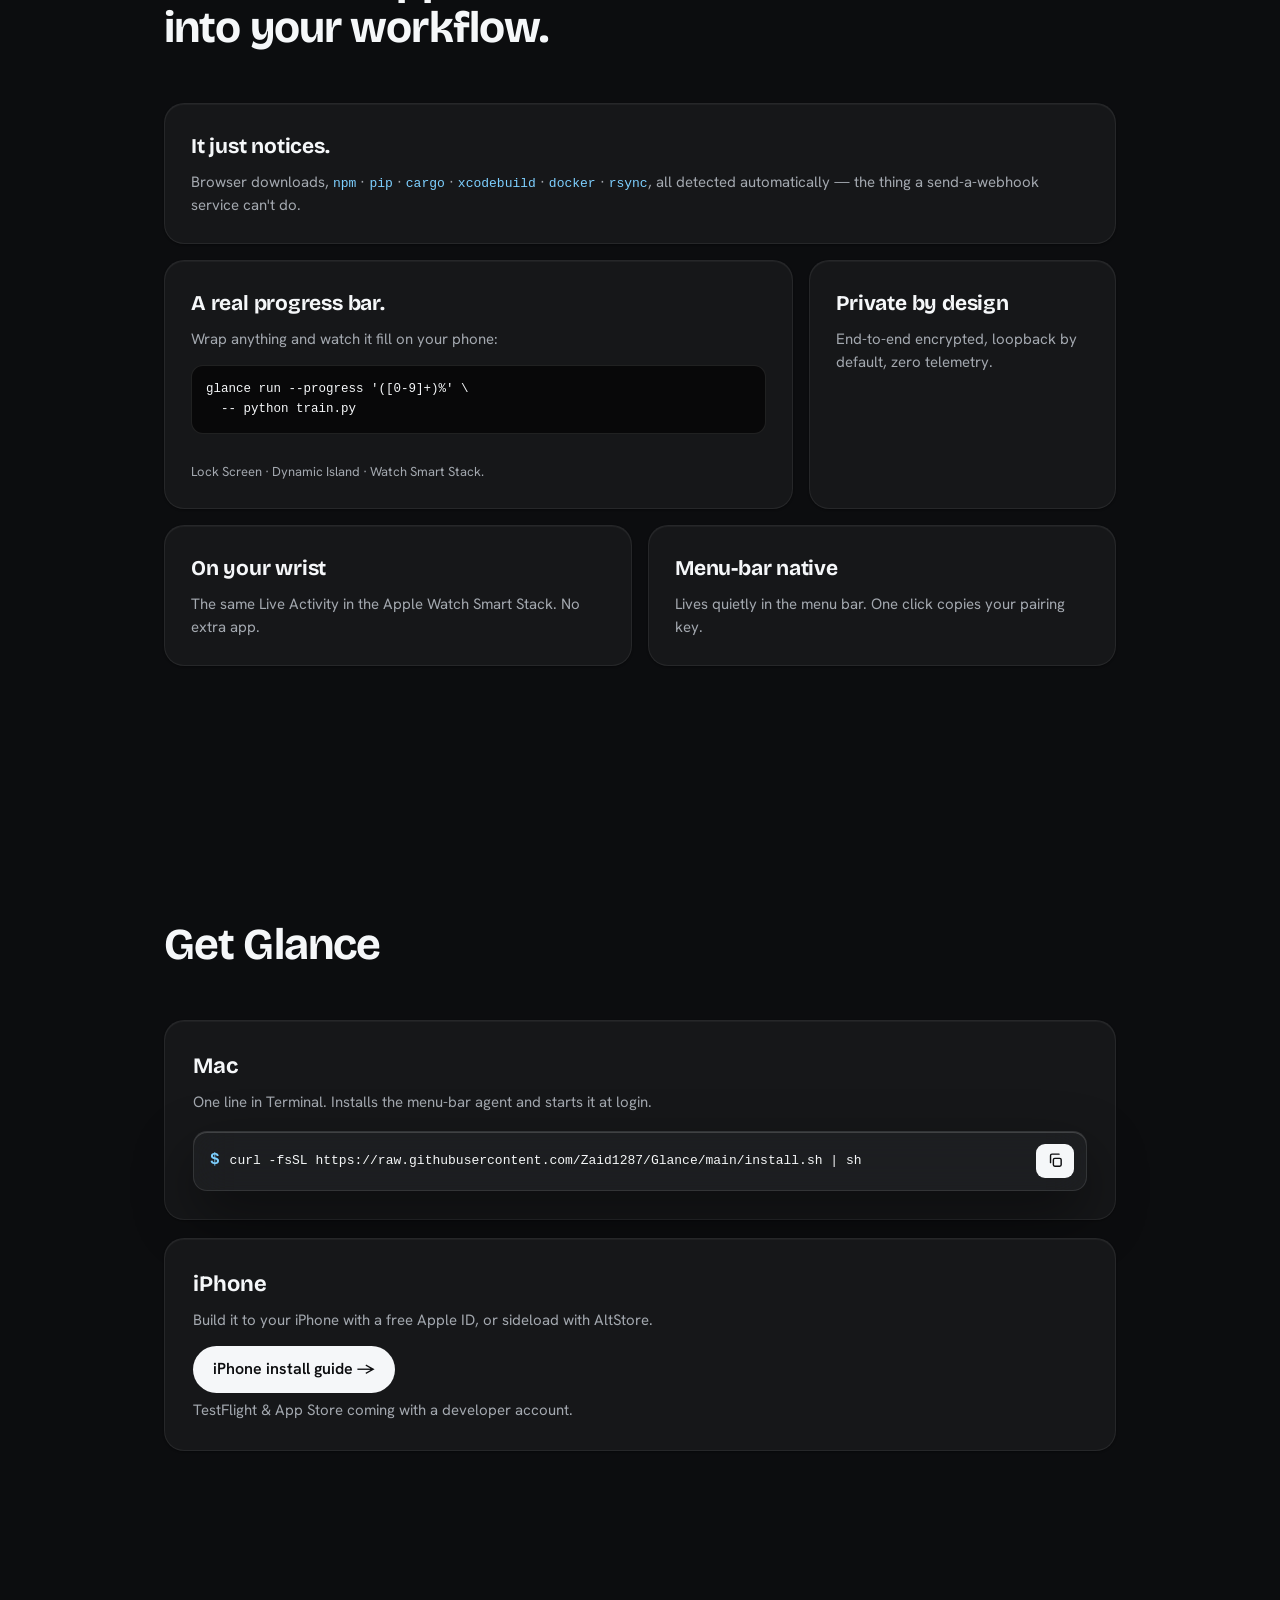
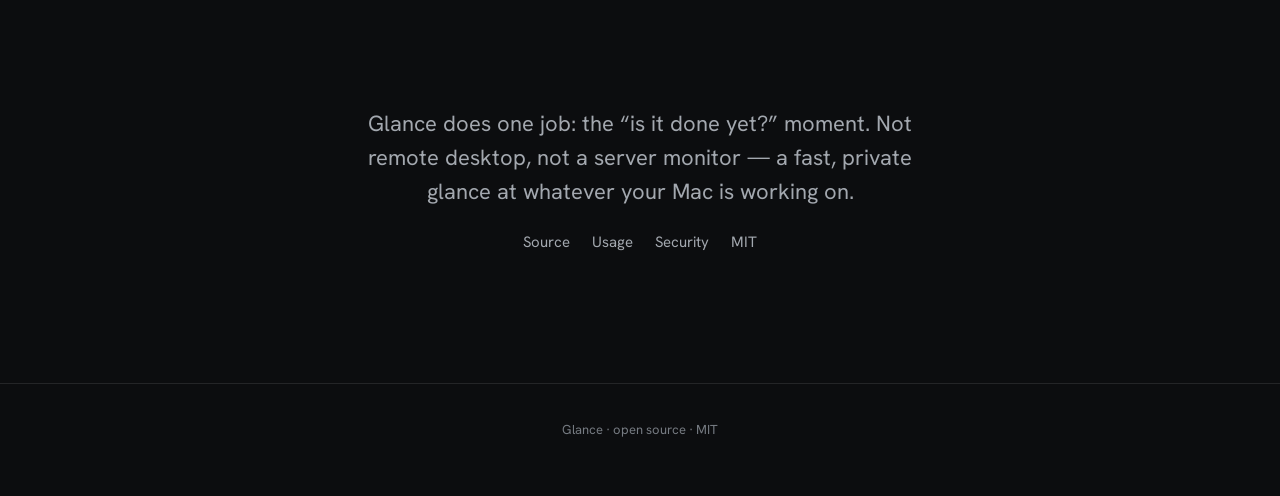
==== commit 1a11479a: "Redesign features bento; sync hero ring to the progress bar Features: replace the 4-col grid (which " ====
--- a/docs/index.html
+++ b/docs/index.html
@@ -102,26 +102,26 @@
     <section class="features" id="features">
       <h2 class="reveal" data-i="0">Built to disappear into your workflow.</h2>
       <div class="bento">
-        <article class="tile tile-wide reveal" data-i="1">
+        <article class="tile b-6 reveal" data-i="1">
           <h3>It just notices.</h3>
           <p>Browser downloads, <code>npm</code> · <code>pip</code> · <code>cargo</code> · <code>xcodebuild</code> · <code>docker</code> · <code>rsync</code>, all detected automatically — the thing a send-a-webhook service can't do.</p>
         </article>
-        <article class="tile tile-tall reveal" data-i="2">
+        <article class="tile b-4 tile-snippet reveal" data-i="2">
           <h3>A real progress bar.</h3>
           <p>Wrap anything and watch it fill on your phone:</p>
           <code class="snippet">glance run --progress '([0-9]+)%' \
   -- python train.py</code>
           <p class="tile-foot">Lock Screen · Dynamic Island · Watch Smart Stack.</p>
         </article>
-        <article class="tile reveal" data-i="3">
+        <article class="tile b-2 reveal" data-i="3">
           <h3>Private by design</h3>
           <p>End-to-end encrypted, loopback by default, zero telemetry.</p>
         </article>
-        <article class="tile reveal" data-i="4">
+        <article class="tile b-3 reveal" data-i="4">
           <h3>On your wrist</h3>
           <p>The same Live Activity in the Apple Watch Smart Stack. No extra app.</p>
         </article>
-        <article class="tile reveal" data-i="5">
+        <article class="tile b-3 reveal" data-i="5">
           <h3>Menu-bar native</h3>
           <p>Lives quietly in the menu bar. One click copies your pairing key.</p>
         </article>
--- a/docs/style.css
+++ b/docs/style.css
@@ -1,6 +1,4 @@
 @property --p { syntax: "<angle>"; inherits: false; initial-value: 0deg; }
-@property --fill { syntax: "<percentage>"; inherits: false; initial-value: 0%; }
-@property --n { syntax: "<integer>"; inherits: false; initial-value: 0; }
 
 :root {
   --bg:       oklch(0.16 0.004 256);
@@ -127,9 +125,15 @@
   -webkit-mask: radial-gradient(closest-side, transparent 67%, #000 68%);
           mask: radial-gradient(closest-side, transparent 67%, #000 68%);
   filter: drop-shadow(0 0 30px oklch(0.6 0.16 245 / 0.5));
-  animation: ringfill 1.6s var(--ease) 0.25s both;
-}
-@keyframes ringfill { from { --p: 0deg; } to { --p: 318deg; } }
+}
+/* ring tracks the same progress as the Live Activity bar (driven by motion.js):
+   --p sweeps with the fill, and it turns green when the bar completes.
+   No-JS shows the finished ring so it never reads as empty. */
+.ring.full, html:not(.js) .ring {
+  background: conic-gradient(from -90deg, var(--green), var(--green) var(--p), transparent 0);
+  filter: drop-shadow(0 0 30px oklch(0.72 0.16 152 / 0.45));
+}
+html:not(.js) .ring { --p: 360deg; }
 
 .phone {
   position: relative; width: min(330px, 80vw); padding: 16px; border-radius: 30px;
@@ -143,21 +147,22 @@
 .la-done { color: var(--green); opacity: 0; transition: opacity .4s var(--ease); }
 .la-name { font-weight: 600; font-size: 15px; flex: 1; white-space: nowrap; overflow: hidden; text-overflow: ellipsis; }
 .la-status { font-size: 14px; font-variant-numeric: tabular-nums; }
-.la-status .pct { color: var(--blue-hi); font-weight: 600; }
-.la-status .pct::after { counter-reset: p var(--n); content: counter(p) "%"; }
+.la-status .pct { color: var(--blue-hi); font-weight: 600; font-variant-numeric: tabular-nums; }
 .la-status .word { color: var(--green); font-weight: 700; display: none; }
 .la-bar { margin: 14px 0 10px; height: 11px; border-radius: 99px; background: color-mix(in oklch, white 12%, transparent); overflow: hidden; }
-.la-fill { display: block; height: 100%; width: var(--fill); border-radius: 99px;
+.la-fill { display: block; height: 100%; width: 0; border-radius: 99px;
   background: linear-gradient(90deg in oklch, var(--blue), var(--blue-hi)); }
 .la-meta { font-size: 12.5px; color: var(--muted); }
 .la-meta .meta-done { color: var(--green); display: none; }
 
-/* mock plays on load, then JS adds .done */
-.la-fill { animation: fillbar 3.4s var(--ease) 0.9s both; }
-.la-status .pct { animation: count 3.4s var(--ease) 0.9s both; }
-@keyframes fillbar { from { --fill: 0%; } to { --fill: 100%; } }
-@keyframes count   { from { --n: 0; } to { --n: 100; } }
-.phone.done .la-fill { animation: none; --fill: 100%; background: linear-gradient(90deg, var(--green), var(--green)); }
+/* JS drives the fill width + the % counter (motion.js), then adds .done.
+   No-JS shows the finished state so the mock never reads as broken. */
+html:not(.js) .la-fill { width: 100%; background: linear-gradient(90deg, var(--green), var(--green)); }
+html:not(.js) .la-status .pct, html:not(.js) .la-meta .meta-run { display: none; }
+html:not(.js) .la-status .word, html:not(.js) .la-meta .meta-done { display: inline; }
+html:not(.js) .la-icon .la-dl { opacity: 0; }
+html:not(.js) .la-icon .la-done { opacity: 1; }
+.phone.done .la-fill { width: 100%; background: linear-gradient(90deg, var(--green), var(--green)); }
 .phone.done .la-icon .la-dl { opacity: 0; }
 .phone.done .la-icon .la-done { opacity: 1; }
 .phone.done .la-status .pct { display: none; }
@@ -191,35 +196,40 @@
   @keyframes travelv { 0% { top: 0; opacity: 0; } 15% { opacity: 1; } 85% { opacity: 1; } 100% { top: 100%; opacity: 0; } }
 }
 
-/* ---------- features bento (varied glass tiles) ---------- */
-.bento { display: grid; grid-template-columns: repeat(4, 1fr); gap: 16px; }
-.tile { grid-column: span 2; padding: 26px; border-radius: 20px;
+/* ---------- features bento ---------- */
+/* 6-col grid; rows resolve to [6] / [4+2] / [3+3] — no empty cells, no
+   tall-tile gap. The snippet tile is widest; the rest stay balanced. */
+.bento { display: grid; grid-template-columns: repeat(6, 1fr); gap: 16px; }
+.tile { grid-column: span 3; padding: 26px; border-radius: 20px;
   transition: transform .4s var(--ease), box-shadow .4s var(--ease); }
-.tile-wide { grid-column: span 4; }
-.tile-tall { grid-row: span 2; grid-column: span 2; display: flex; flex-direction: column; }
+.b-6 { grid-column: span 6; }
+.b-4 { grid-column: span 4; }
+.b-3 { grid-column: span 3; }
+.b-2 { grid-column: span 2; }
+.tile-snippet { display: flex; flex-direction: column; }
 .tile:hover { transform: translateY(-4px); border-color: var(--glass-bd); box-shadow: inset 0 1px 0 oklch(1 0 0 / 0.06), 0 18px 40px oklch(0 0 0 / 0.45); }
 .tile h3 { font-family: "Bricolage Grotesque", sans-serif; font-weight: 700; font-size: 21px; letter-spacing: -0.01em; margin-bottom: 8px; }
 .tile p { color: var(--muted); font-size: 15px; }
 .tile code { color: var(--blue-hi); font-size: 13px; }
 .tile .snippet { display: block; white-space: pre; margin: 14px 0; padding: 14px; border-radius: 12px;
   background: oklch(0.1 0.004 256 / 0.7); border: 1px solid var(--glass-bd); color: var(--ink); font-size: 12.5px; overflow-x: auto; }
-.tile-foot { margin-top: auto; padding-top: 12px; font-size: 13px !important; }
-@media (max-width: 760px) { .bento { grid-template-columns: repeat(2, 1fr); }
-  .tile, .tile-wide, .tile-tall { grid-column: span 2; grid-row: auto; } }
+.tile-foot { margin-top: auto; padding-top: 14px; font-size: 13px !important; }
+@media (max-width: 760px) { .bento { grid-template-columns: 1fr; }
+  .tile, .b-6, .b-4, .b-3, .b-2 { grid-column: 1 / -1; } }
 
 /* ---------- get ---------- */
-.get-grid { display: grid; grid-template-columns: 1.4fr 1fr; gap: 18px; }
+/* Mac and iPhone stacked one over the other. */
+.get-grid { display: grid; grid-template-columns: 1fr; gap: 18px; }
 .get-mac, .get-ios { padding: 28px; border-radius: 20px; }
 .get-mac h3, .get-ios h3 { font-family: "Bricolage Grotesque", sans-serif; font-size: 22px; margin-bottom: 8px; }
 .get-mac p, .get-ios p { color: var(--muted); font-size: 15px; }
 .install-lg { margin-top: 16px; }
 .btn { display: inline-block; margin: 14px 0 6px; padding: 11px 20px; border-radius: 999px;
-  background: var(--ink); color: oklch(0.16 0.004 256); font-weight: 600;
+  background: var(--ink); color: oklch(0.16 0.004 256); font-weight: 600; white-space: nowrap;
   transition: transform .2s var(--ease), background .2s var(--ease); }
 .btn:hover { background: var(--blue-hi); }
 .btn:active { transform: scale(0.97); }
 .small { font-size: 13px; color: var(--faint); }
-@media (max-width: 760px) { .get-grid { grid-template-columns: 1fr; } }
 
 /* ---------- about / footer ---------- */
 .about { text-align: center; }
@@ -239,8 +249,8 @@
 
 @media (prefers-reduced-motion: reduce) {
   html { scroll-behavior: auto; }
-  .wire .pulse, .ring, .la-fill, .la-status .pct, .rise { animation: none; }
-  .ring { --p: 318deg; }
+  .wire .pulse, .rise { animation: none; }
+  .ring { --p: 360deg; background: conic-gradient(from -90deg, var(--green), var(--green) var(--p), transparent 0); }
   html.js .reveal, html.js .reveal.in, .rise { opacity: 1; transform: none; filter: none; transition: none; }
   .la-fill { width: 100%; background: linear-gradient(90deg, var(--green), var(--green)); }
   .la-status .pct { display: none; } .la-status .word { display: inline; }
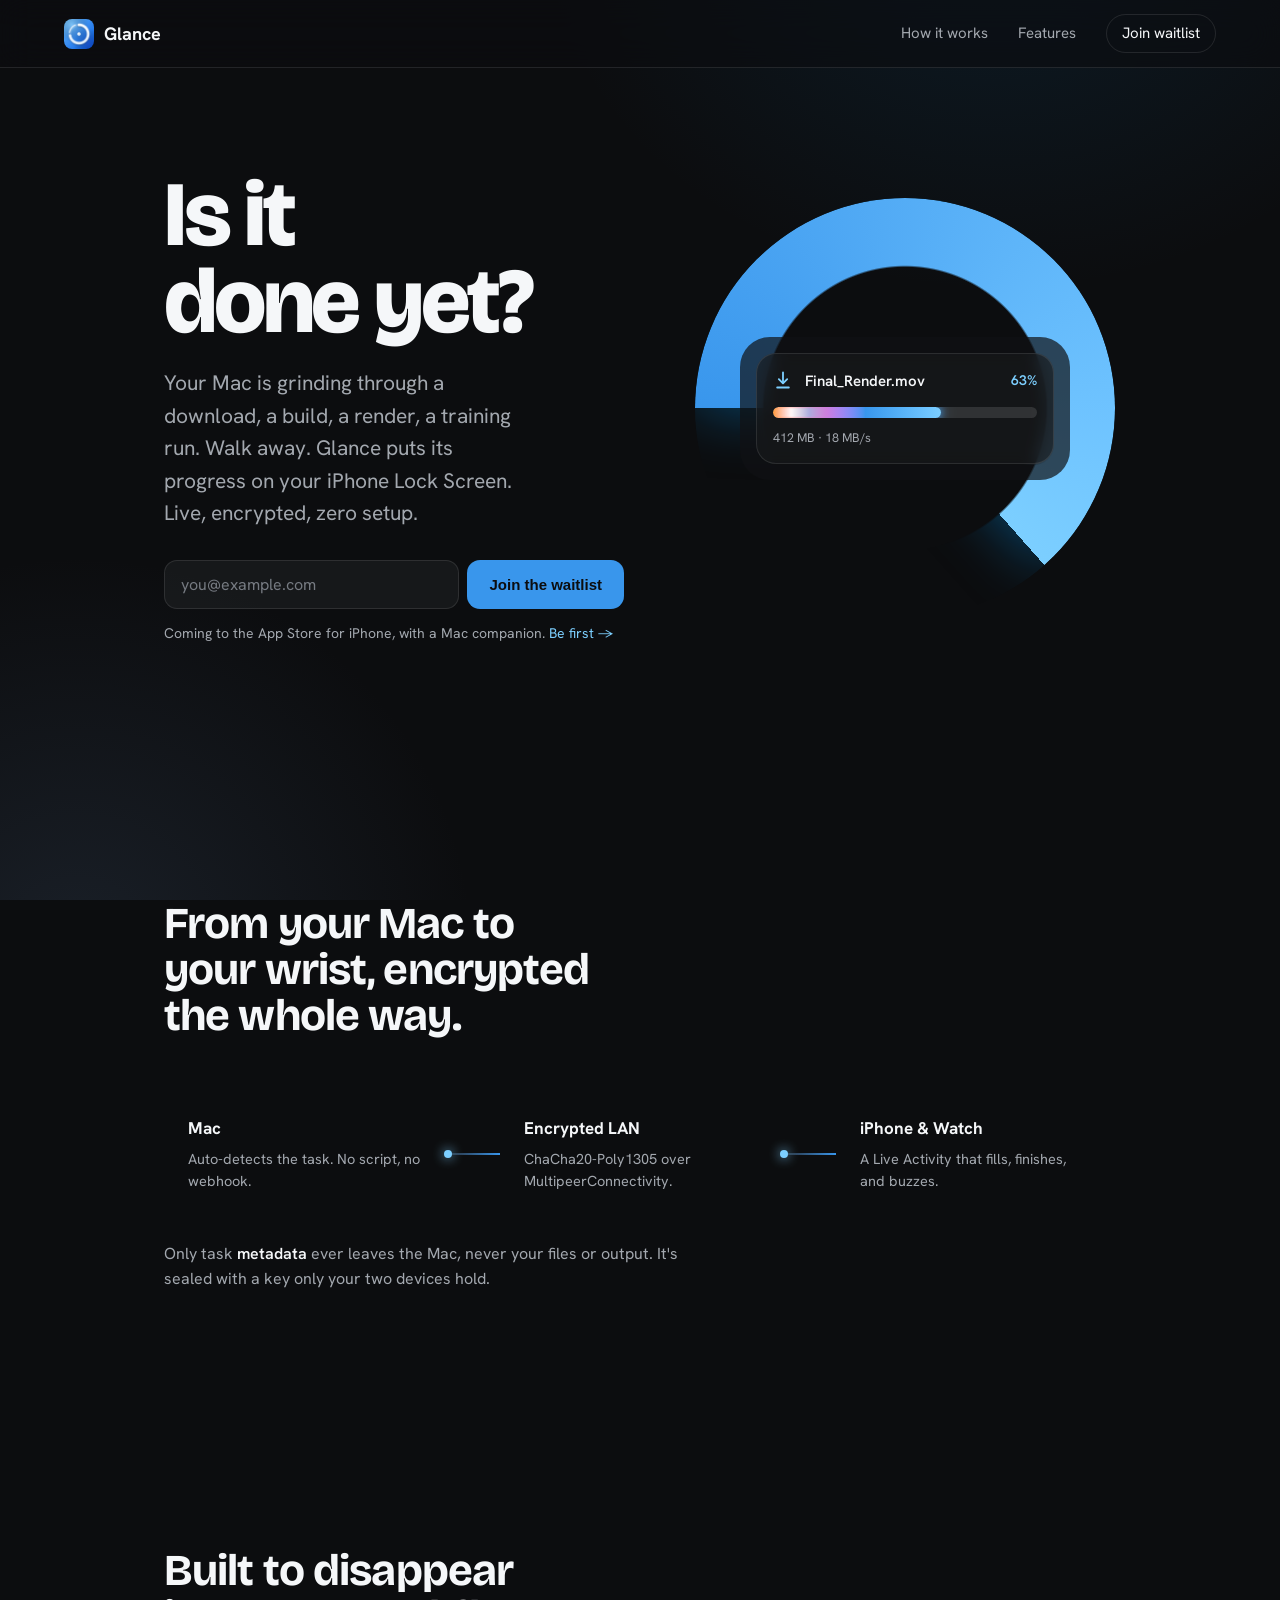
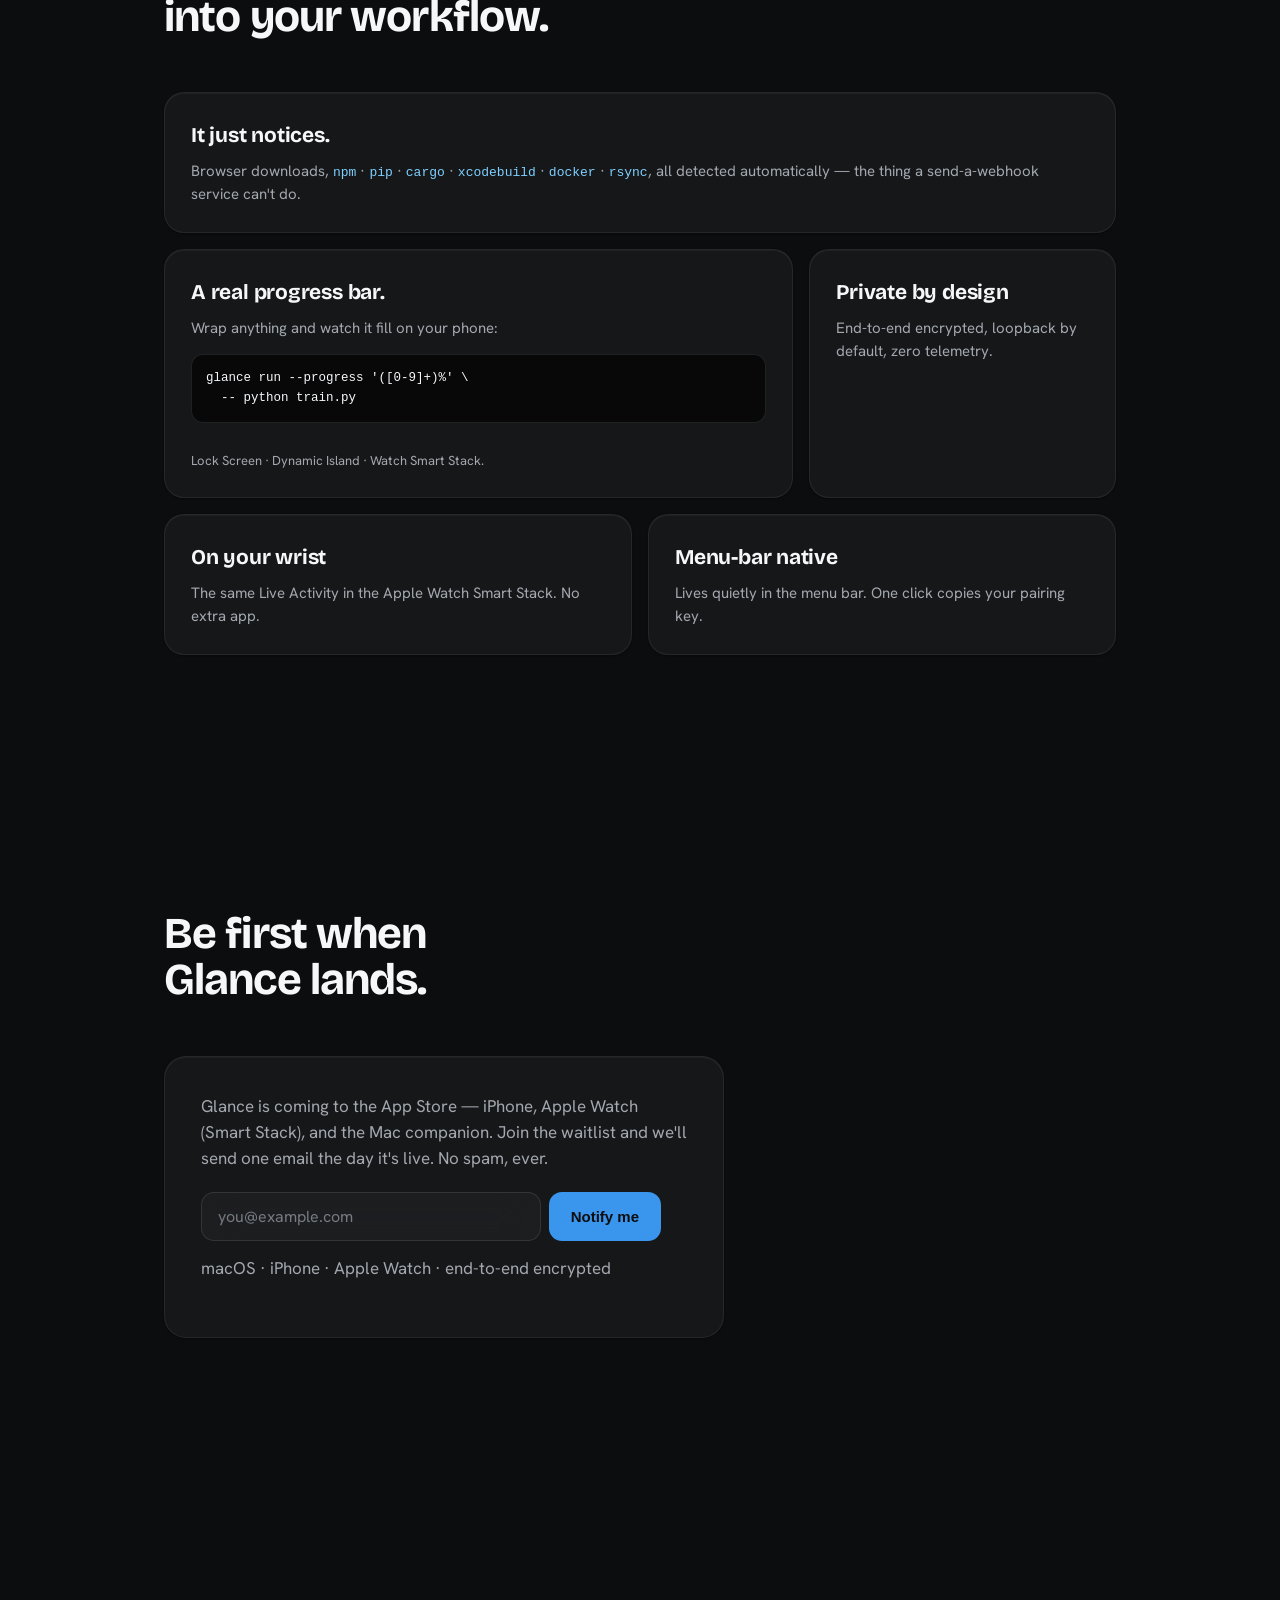
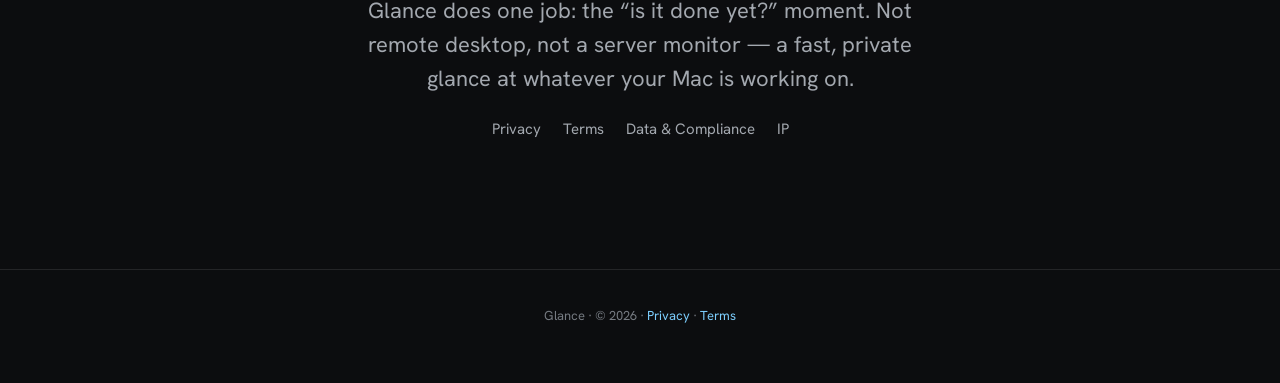
==== commit 2e0f4eca: "Website: waitlist instead of downloads, on-site legal pages, mobile pass Product is moving to the Ap" ====
--- a/docs/index.html
+++ b/docs/index.html
@@ -6,7 +6,7 @@
   <title>Glance — is it done yet?</title>
   <meta name="description" content="Track long-running Mac tasks from your iPhone. A Live Activity for every download, build, render and training run. Zero config, end-to-end encrypted." />
   <meta property="og:title" content="Glance — is it done yet?" />
-  <meta property="og:description" content="Your Mac's long tasks, glanceable from your iPhone Lock Screen. Encrypted, zero-config, open source." />
+  <meta property="og:description" content="Your Mac's long tasks, glanceable from your iPhone Lock Screen. Encrypted, zero-config. Join the waitlist." />
   <meta property="og:image" content="icon.png" />
   <meta name="theme-color" content="#0a1f6e" />
   <link rel="icon" href="icon.png" />
@@ -27,8 +27,7 @@
     <nav class="nav-links">
       <a href="#how">How it works</a>
       <a href="#features">Features</a>
-      <a href="#get">Get it</a>
-      <a class="nav-gh" href="https://github.com/Zaid1287/Glance">GitHub ↗</a>
+      <a class="nav-gh" href="#get">Join waitlist</a>
     </nav>
   </header>
 
@@ -44,15 +43,11 @@
         </p>
 
         <div class="cta rise" style="--d:.23s">
-          <div class="install" id="install">
-            <span class="prompt">$</span>
-            <code id="cmd">curl -fsSL https://raw.githubusercontent.com/Zaid1287/Glance/main/install.sh | sh</code>
-            <button id="copy" aria-label="Copy install command">
-              <svg class="i-copy" viewBox="0 0 24 24" width="17" height="17" fill="none" stroke="currentColor" stroke-width="2" stroke-linecap="round" stroke-linejoin="round"><rect x="9" y="9" width="11" height="11" rx="2"/><path d="M5 15V5a2 2 0 0 1 2-2h10"/></svg>
-              <svg class="i-check" viewBox="0 0 24 24" width="17" height="17" fill="none" stroke="currentColor" stroke-width="2.4" stroke-linecap="round" stroke-linejoin="round"><path d="M20 6 9 17l-5-5"/></svg>
-            </button>
-          </div>
-          <p class="cta-sub">macOS · Apple silicon · free &amp; open source · <a href="#get">iPhone app →</a></p>
+          <form class="waitlist" action="[WAITLIST_ENDPOINT]" method="POST" novalidate>
+            <input type="email" name="email" required placeholder="you@example.com" autocomplete="email" aria-label="Email address" />
+            <button type="submit">Join the waitlist</button>
+          </form>
+          <p class="cta-sub">Coming to the App Store for iPhone, with a Mac companion. <a href="#get">Be first →</a></p>
         </div>
       </div>
 
@@ -128,28 +123,18 @@
       </div>
     </section>
 
-    <!-- GET IT -->
+    <!-- WAITLIST -->
     <section class="get" id="get">
-      <h2 class="reveal" data-i="0">Get Glance</h2>
-      <div class="get-grid">
-        <div class="get-mac reveal" data-i="1">
-          <h3>Mac</h3>
-          <p>One line in Terminal. Installs the menu-bar agent and starts it at login.</p>
-          <div class="install install-lg">
-            <span class="prompt">$</span>
-            <code id="cmd2">curl -fsSL https://raw.githubusercontent.com/Zaid1287/Glance/main/install.sh | sh</code>
-            <button id="copy2" aria-label="Copy install command">
-              <svg class="i-copy" viewBox="0 0 24 24" width="17" height="17" fill="none" stroke="currentColor" stroke-width="2" stroke-linecap="round" stroke-linejoin="round"><rect x="9" y="9" width="11" height="11" rx="2"/><path d="M5 15V5a2 2 0 0 1 2-2h10"/></svg>
-              <svg class="i-check" viewBox="0 0 24 24" width="17" height="17" fill="none" stroke="currentColor" stroke-width="2.4" stroke-linecap="round" stroke-linejoin="round"><path d="M20 6 9 17l-5-5"/></svg>
-            </button>
-          </div>
-        </div>
-        <div class="get-ios reveal" data-i="2">
-          <h3>iPhone</h3>
-          <p>Build it to your iPhone with a free Apple ID, or sideload with AltStore.</p>
-          <a class="btn" href="https://github.com/Zaid1287/Glance/blob/main/DISTRIBUTION-iOS.md">iPhone install guide →</a>
-          <p class="small">TestFlight &amp; App Store coming with a developer account.</p>
-        </div>
+      <h2 class="reveal" data-i="0">Be first when Glance lands.</h2>
+      <div class="waitlist-card reveal" data-i="1">
+        <p>Glance is coming to the App Store — iPhone, Apple Watch (Smart Stack), and the
+          Mac companion. Join the waitlist and we'll send one email the day it's live.
+          No spam, ever.</p>
+        <form class="waitlist" action="[WAITLIST_ENDPOINT]" method="POST" novalidate>
+          <input type="email" name="email" required placeholder="you@example.com" autocomplete="email" aria-label="Email address" />
+          <button type="submit">Notify me</button>
+        </form>
+        <p class="small">macOS · iPhone · Apple Watch · end-to-end encrypted</p>
       </div>
     </section>
 
@@ -160,14 +145,14 @@
         server monitor — a fast, private glance at whatever your Mac is working on.
       </p>
       <p class="links reveal" data-i="1">
-        <a href="https://github.com/Zaid1287/Glance">Source</a>
-        <a href="https://github.com/Zaid1287/Glance/blob/main/USAGE.md">Usage</a>
-        <a href="https://github.com/Zaid1287/Glance/blob/main/SECURITY.md">Security</a>
-        <a href="https://github.com/Zaid1287/Glance/blob/main/LICENSE">MIT</a>
+        <a href="legal.html#privacy">Privacy</a>
+        <a href="legal.html#terms">Terms</a>
+        <a href="legal.html#data">Data &amp; Compliance</a>
+        <a href="legal.html#ip">IP</a>
       </p>
     </section>
   </main>
 
-  <footer><p>Glance · open source · MIT</p></footer>
+  <footer><p>Glance · © 2026 · <a href="legal.html#privacy">Privacy</a> · <a href="legal.html#terms">Terms</a></p></footer>
 </body>
 </html>
--- a/docs/style.css
+++ b/docs/style.css
@@ -9,6 +9,7 @@
   --blue:     oklch(0.66 0.155 250);
   --blue-hi:  oklch(0.82 0.11 238);
   --green:    oklch(0.80 0.16 152);
+  --orange:   oklch(0.78 0.16 60);
   /* liquid glass */
   --glass:    oklch(0.28 0.008 256 / 0.42);
   --glass-2:  oklch(0.32 0.009 256 / 0.55);
@@ -54,7 +55,7 @@
 }
 
 /* everything else: solid raised surface, no blur */
-.tile, .get-mac, .get-ios {
+.tile, .get-mac, .get-ios, .waitlist-card {
   background: var(--surface);
   border: 1px solid var(--surface-bd);
   box-shadow: inset 0 1px 0 oklch(1 0 0 / 0.04), 0 1px 2px oklch(0 0 0 / 0.35);
@@ -116,6 +117,41 @@
 .install button.copied .i-copy { display: none; }
 .install button.copied .i-check { display: block; }
 .cta-sub { margin-top: 14px; color: var(--muted); font-size: 14px; }
+
+/* ---------- waitlist form ---------- */
+.waitlist {
+  display: flex; gap: 8px; align-items: stretch; flex-wrap: wrap;
+  max-width: 460px;
+}
+.waitlist input[type="email"] {
+  flex: 1 1 220px; min-width: 0;
+  padding: 13px 16px; border-radius: 13px;
+  background: var(--glass); border: 1px solid var(--glass-bd);
+  color: var(--ink); font-size: 16px; font-family: inherit;
+  -webkit-backdrop-filter: blur(22px); backdrop-filter: blur(22px);
+  transition: border-color .2s var(--ease);
+}
+.waitlist input::placeholder { color: var(--faint); }
+.waitlist input:focus { outline: none; border-color: var(--blue); }
+.waitlist button {
+  flex: 0 0 auto; padding: 13px 22px; border: 0; border-radius: 13px; cursor: pointer;
+  background: var(--blue); color: oklch(0.16 0.004 256); font-weight: 700; font-size: 15px;
+  transition: transform .2s var(--ease), background .2s var(--ease);
+}
+.waitlist button:hover { background: var(--blue-hi); }
+.waitlist button:active { transform: scale(0.97); }
+.waitlist.done input, .waitlist.done button { display: none; }
+.waitlist-msg { margin-top: 12px; font-size: 15px; font-weight: 600; color: var(--green); display: none; }
+.waitlist-msg.show { display: block; }
+.waitlist-msg.err { color: var(--blue-hi); }
+
+.waitlist-card { max-width: 560px; padding: clamp(24px, 5vw, 36px); border-radius: 22px; }
+.waitlist-card > p { color: var(--muted); font-size: clamp(15px, 2vw, 17px); margin-bottom: 20px; }
+.waitlist-card .small { margin-top: 14px; }
+@media (max-width: 480px) {
+  .waitlist { flex-direction: column; }
+  .waitlist input[type="email"], .waitlist button { flex: 1 1 auto; width: 100%; }
+}
 
 /* hero stage: blue ring + glass phone */
 .hero-stage { position: relative; display: grid; place-items: center; min-height: 440px; }
@@ -150,8 +186,17 @@
 .la-status .pct { color: var(--blue-hi); font-weight: 600; font-variant-numeric: tabular-nums; }
 .la-status .word { color: var(--green); font-weight: 700; display: none; }
 .la-bar { margin: 14px 0 10px; height: 11px; border-radius: 99px; background: color-mix(in oklch, white 12%, transparent); overflow: hidden; }
-.la-fill { display: block; height: 100%; width: 0; border-radius: 99px;
-  background: linear-gradient(90deg in oklch, var(--blue), var(--blue-hi)); }
+.la-fill { display: block; position: relative; height: 100%; width: 0; border-radius: 99px;
+  overflow: hidden;
+  background: linear-gradient(90deg in oklch, var(--orange), var(--blue) 55%, var(--blue-hi));
+  box-shadow: 0 0 8px var(--blue), 0 0 16px color-mix(in oklch, var(--blue-hi) 50%, transparent); }
+/* lightning glint sweeping the filled length (matches the iOS bar) */
+.la-fill::after {
+  content: ""; position: absolute; top: 0; bottom: 0; width: 32%;
+  background: linear-gradient(90deg, transparent, oklch(1 0 0 / 0.95), color-mix(in oklch, var(--blue-hi) 60%, transparent), transparent);
+  filter: blur(1px); animation: glint 1s linear infinite;
+}
+@keyframes glint { from { transform: translateX(-130%); } to { transform: translateX(330%); } }
 .la-meta { font-size: 12.5px; color: var(--muted); }
 .la-meta .meta-done { color: var(--green); display: none; }
 
@@ -162,7 +207,8 @@
 html:not(.js) .la-status .word, html:not(.js) .la-meta .meta-done { display: inline; }
 html:not(.js) .la-icon .la-dl { opacity: 0; }
 html:not(.js) .la-icon .la-done { opacity: 1; }
-.phone.done .la-fill { width: 100%; background: linear-gradient(90deg, var(--green), var(--green)); }
+.phone.done .la-fill { width: 100%; background: linear-gradient(90deg, var(--green), var(--green)); box-shadow: none; }
+.phone.done .la-fill::after { display: none; }
 .phone.done .la-icon .la-dl { opacity: 0; }
 .phone.done .la-icon .la-done { opacity: 1; }
 .phone.done .la-status .pct { display: none; }
@@ -252,8 +298,29 @@
   .wire .pulse, .rise { animation: none; }
   .ring { --p: 360deg; background: conic-gradient(from -90deg, var(--green), var(--green) var(--p), transparent 0); }
   html.js .reveal, html.js .reveal.in, .rise { opacity: 1; transform: none; filter: none; transition: none; }
-  .la-fill { width: 100%; background: linear-gradient(90deg, var(--green), var(--green)); }
+  .la-fill { width: 100%; background: linear-gradient(90deg, var(--green), var(--green)); box-shadow: none; }
+  .la-fill::after { animation: none; display: none; }
   .la-status .pct { display: none; } .la-status .word { display: inline; }
   .la-icon .la-dl { display: none; } .la-icon .la-done { opacity: 1; }
   .la-meta .meta-run { display: none; } .la-meta .meta-done { display: inline; }
 }
+
+/* ---------- legal pages ---------- */
+.legal { max-width: 760px; margin: 0 auto; padding: clamp(48px, 9vw, 96px) max(20px, 6vw) 80px; }
+.legal .back { display: inline-block; margin-bottom: 28px; color: var(--blue-hi); font-size: 14px; }
+.legal h1 { font-family: "Bricolage Grotesque", sans-serif; font-weight: 800; font-size: clamp(34px, 6vw, 52px); letter-spacing: -0.02em; line-height: 1.04; }
+.legal .updated { color: var(--faint); font-size: 14px; margin: 10px 0 8px; }
+.legal .toc { display: flex; flex-wrap: wrap; gap: 8px 18px; margin: 22px 0 12px; font-size: 15px; }
+.legal .toc a { color: var(--muted); }
+.legal .toc a:hover { color: var(--ink); }
+.legal article { padding: clamp(28px, 5vw, 44px) 0; border-top: 1px solid var(--glass-bd); }
+.legal h2 { font-family: "Bricolage Grotesque", sans-serif; font-weight: 700; font-size: clamp(24px, 4vw, 32px); letter-spacing: -0.01em; margin-bottom: 6px; scroll-margin-top: 80px; }
+.legal h3 { font-weight: 700; font-size: 17px; margin: 22px 0 6px; color: var(--ink); }
+.legal p, .legal li { color: var(--muted); font-size: 16px; line-height: 1.7; }
+.legal p { margin: 12px 0; }
+.legal ul { margin: 10px 0 10px 20px; }
+.legal li { margin: 6px 0; }
+.legal strong { color: var(--ink); }
+.legal code { font-size: 13.5px; color: var(--blue-hi); }
+.legal a { color: var(--blue-hi); }
+.legal .disclaim { margin-top: 14px; color: var(--faint); font-size: 13.5px; font-style: italic; }
